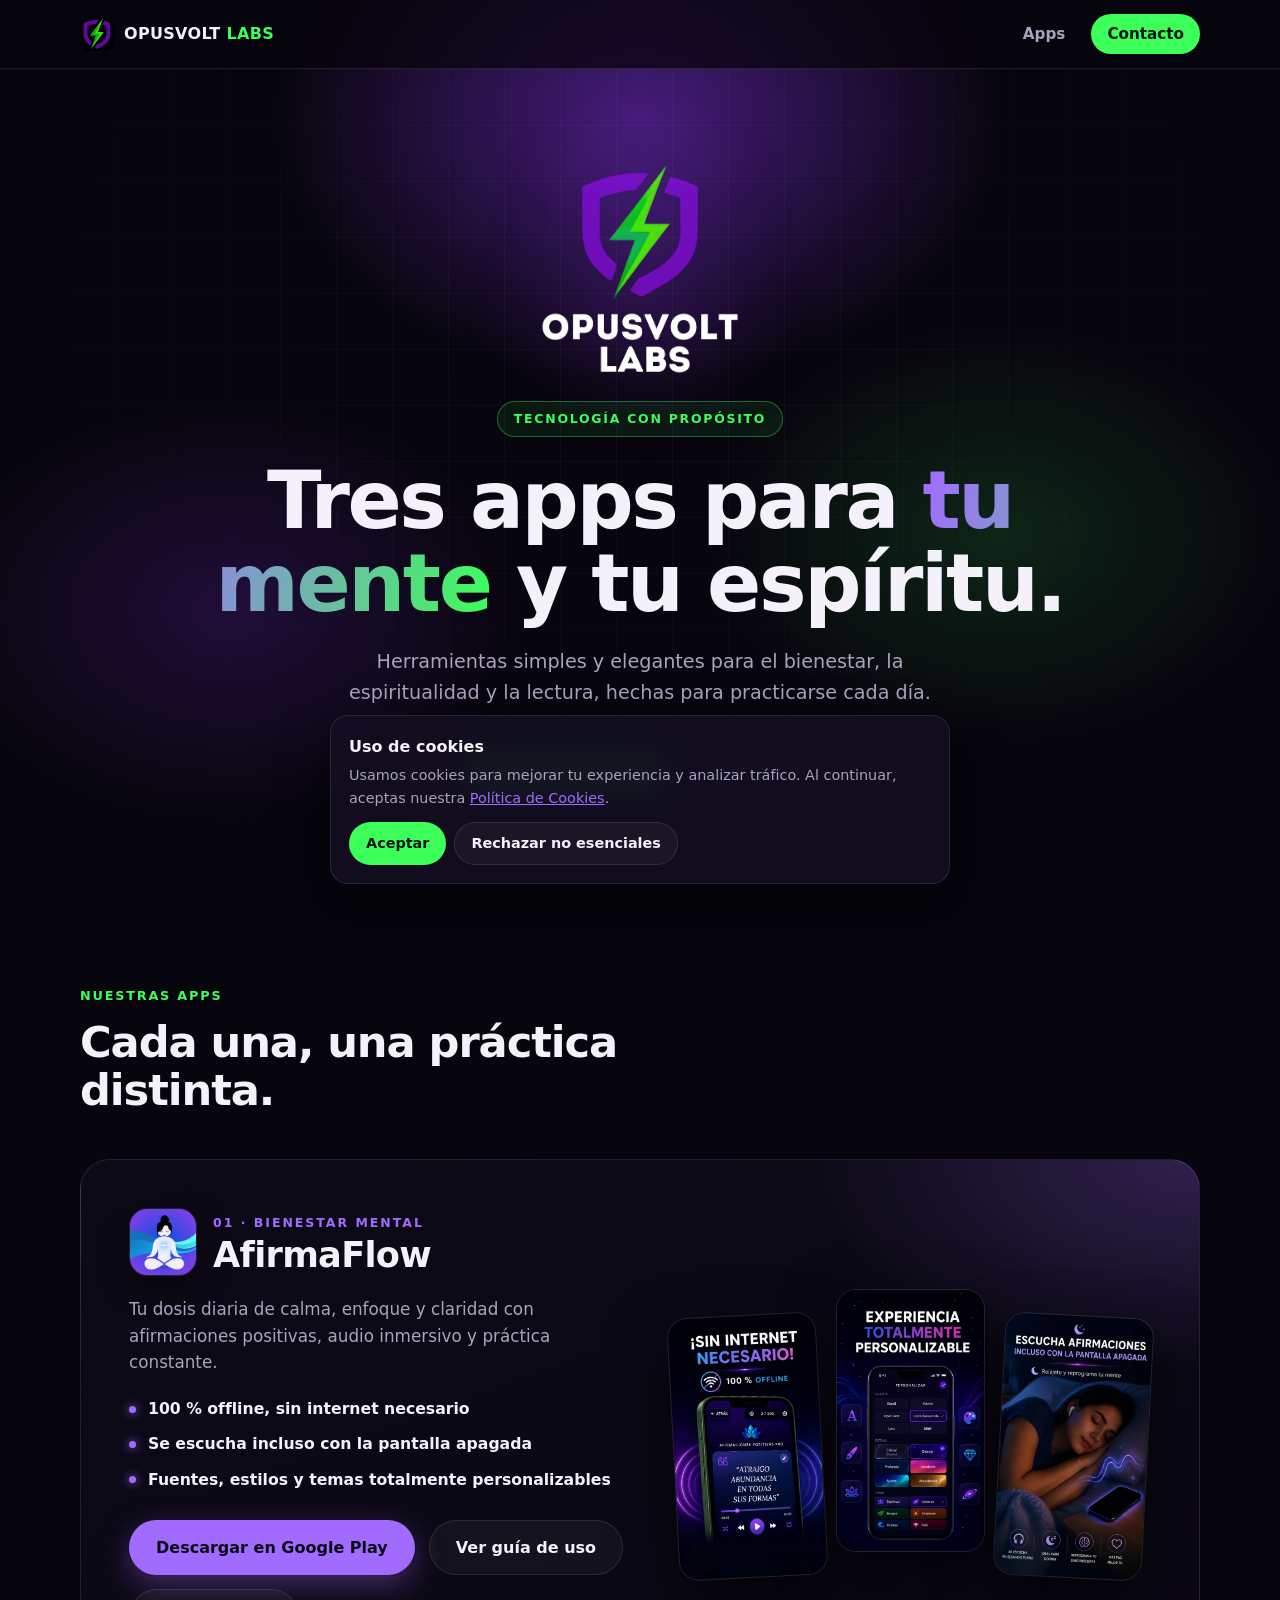
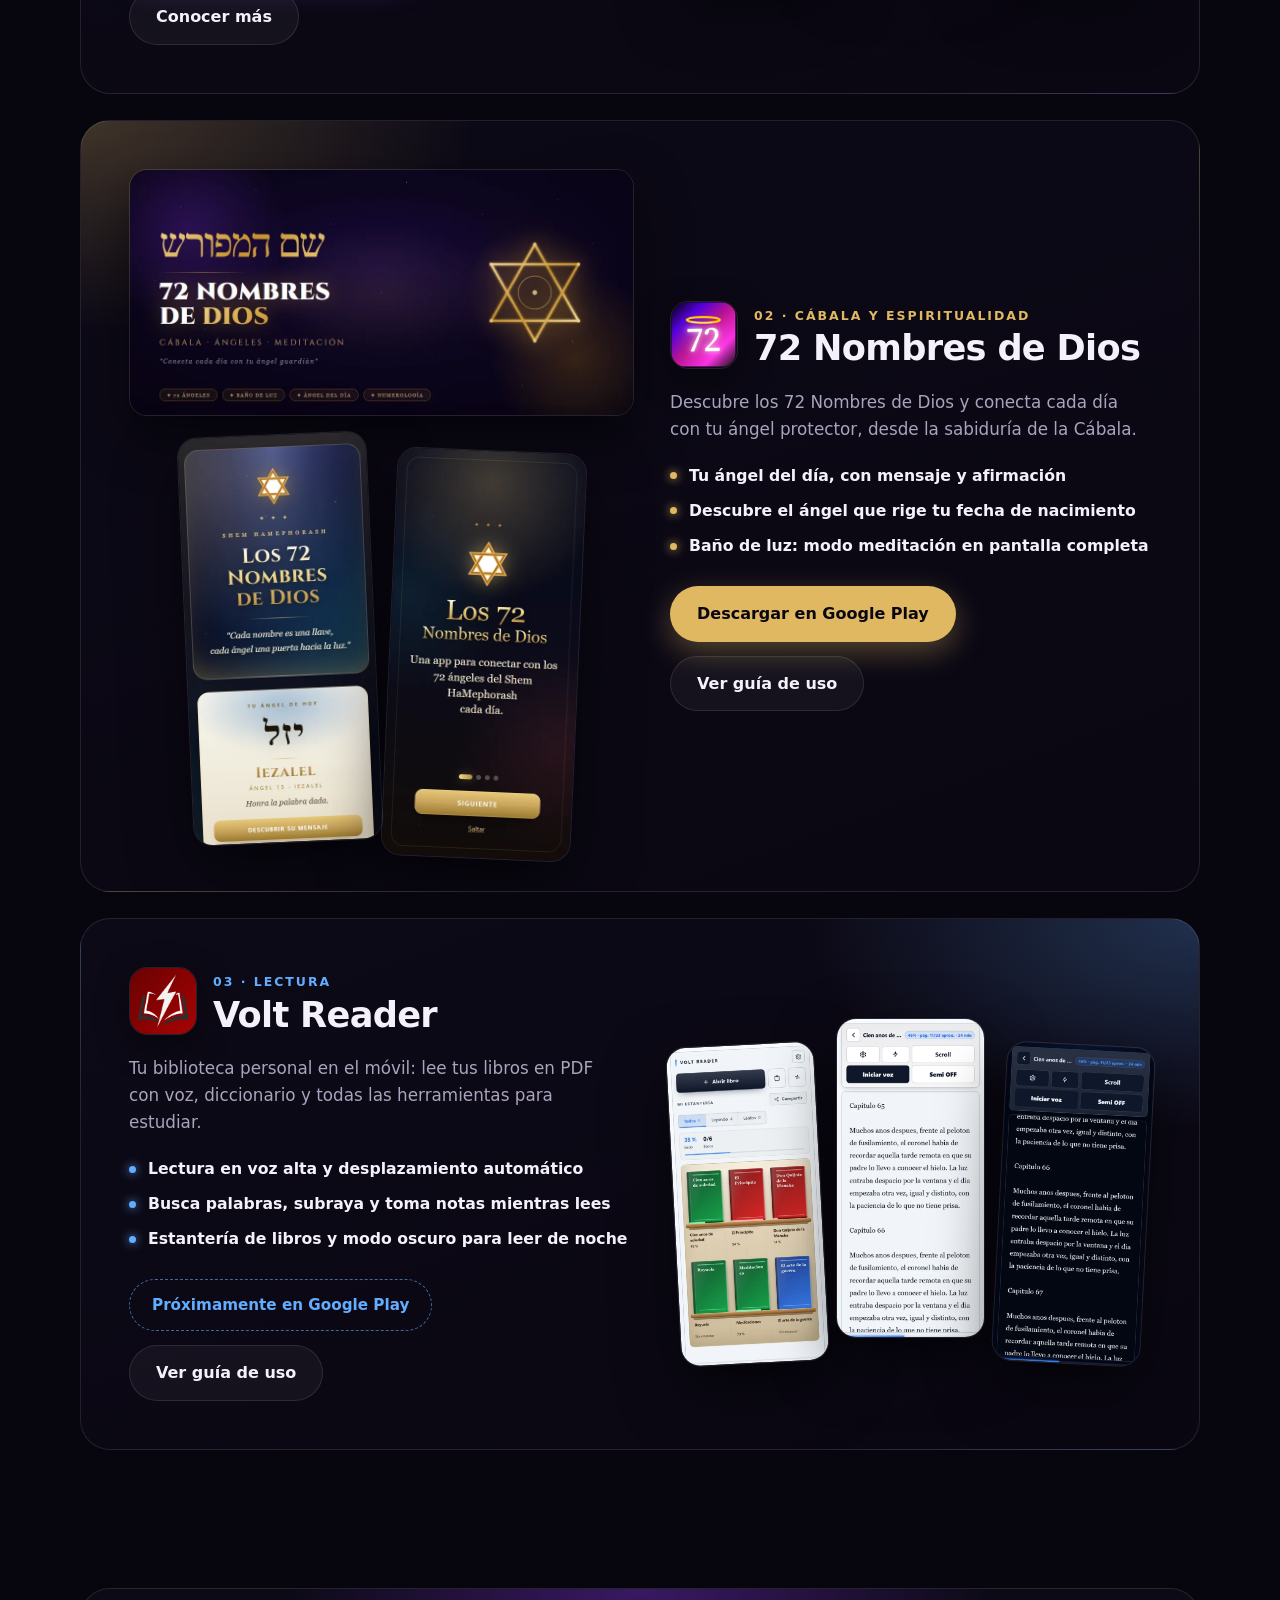
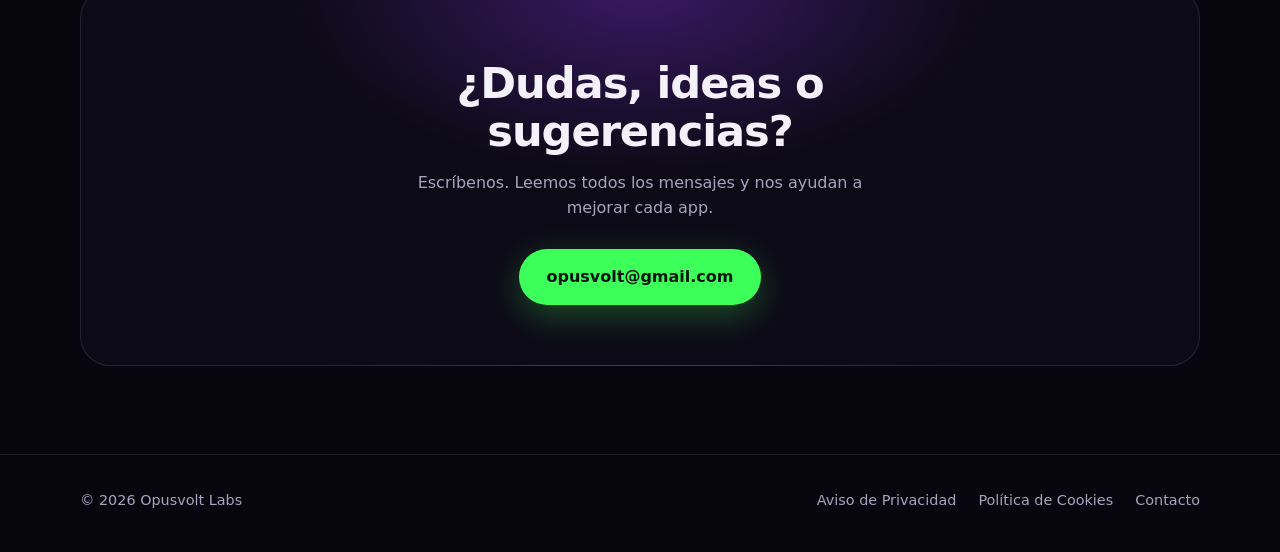
==== index.html @ 520eb3ac "Renovar sitio: portada con 3 apps, guias de uso y nuevo diseno oscuro - Portada nueva con los colore" ====
<!DOCTYPE html>
<html lang="es">
<head>
  <meta charset="UTF-8" />
  <meta name="viewport" content="width=device-width, initial-scale=1.0" />
  <title>Opusvolt Labs | AfirmaFlow, 72 Nombres de Dios y Volt Reader</title>
  <meta name="description" content="Opusvolt Labs: AfirmaFlow, 72 Nombres de Dios y Volt Reader. Apps simples y elegantes para el bienestar, la espiritualidad y la lectura." />
  <meta name="theme-color" content="#07050d" />
  <link rel="canonical" href="https://www.opusvoltlabs.com/" />
  <link rel="icon" type="image/png" href="/favicon.png" />
  <link rel="apple-touch-icon" href="/apple-touch-icon.png" />

  <meta property="og:type" content="website" />
  <meta property="og:site_name" content="Opusvolt Labs" />
  <meta property="og:title" content="Opusvolt Labs | AfirmaFlow, 72 Nombres de Dios y Volt Reader" />
  <meta property="og:description" content="AfirmaFlow, 72 Nombres de Dios y Volt Reader: apps para el bienestar, la espiritualidad y la lectura." />
  <meta property="og:url" content="https://www.opusvoltlabs.com/" />
  <meta property="og:image" content="https://www.opusvoltlabs.com/OPUS%203.png" />
  <meta name="twitter:card" content="summary_large_image" />

  <script type="application/ld+json">
  {
    "@context": "https://schema.org",
    "@type": "Organization",
    "name": "Opusvolt Labs",
    "url": "https://www.opusvoltlabs.com/",
    "logo": "https://www.opusvoltlabs.com/logo.png",
    "email": "opusvolt@gmail.com",
    "description": "Tecnología enfocada en el desarrollo mental, emocional y humano."
  }
  </script>

  <link rel="stylesheet" href="/site.css?v=3" />
</head>
<body>
  <nav class="nav" aria-label="Principal">
    <div class="container nav-inner">
      <a href="#inicio" class="brand" aria-label="Opusvolt Labs, inicio">
        <img src="/favicon.png" alt="" width="34" height="34" />
        <span>OPUSVOLT <b>LABS</b></span>
      </a>
      <div class="nav-links">
        <a href="#apps">Apps</a>
        <a href="#contacto" class="nav-cta">Contacto</a>
      </div>
    </div>
  </nav>

  <main id="inicio">
    <header class="hero">
      <div class="container">
        <img class="hero-logo" src="/logo.png" alt="Opusvolt Labs" width="220" height="232" />
        <span class="eyebrow">Tecnología con propósito</span>
        <h1>Tres apps para <em>tu mente</em> y tu espíritu.</h1>
        <p class="lead">Herramientas simples y elegantes para el bienestar, la espiritualidad y la lectura, hechas para practicarse cada día.</p>
        <div class="hero-actions">
          <a href="#apps" class="btn btn-primary">Conocer las apps</a>
          <a href="#contacto" class="btn btn-ghost">Contacto</a>
        </div>
      </div>
    </header>

    <section id="apps" aria-labelledby="apps-title">
      <div class="container">
        <div class="section-head reveal">
          <span class="kicker">Nuestras apps</span>
          <h2 id="apps-title">Cada una, una práctica distinta.</h2>
        </div>

        <article class="app reveal" id="afirmaflow">
          <div class="app-text">
            <div class="app-head">
              <img class="app-icon" src="/img/icon-afirmaflow.png" alt="Icono de AfirmaFlow" width="68" height="68" />
              <div><span class="app-num">01 · Bienestar mental</span><h3>AfirmaFlow</h3></div>
            </div>
            <p class="tagline">Tu dosis diaria de calma, enfoque y claridad con afirmaciones positivas, audio inmersivo y práctica constante.</p>
            <ul class="points">
              <li>100 % offline, sin internet necesario</li>
              <li>Se escucha incluso con la pantalla apagada</li>
              <li>Fuentes, estilos y temas totalmente personalizables</li>
            </ul>
            <div class="hero-actions">
              <a class="btn btn-play" href="https://play.google.com/store/apps/details?id=com.volt.afirmaciones" target="_blank" rel="noopener noreferrer">Descargar en Google Play</a>
              <a class="btn btn-ghost" href="/guias/afirmaflow/">Ver guía de uso</a>
              <a class="btn btn-ghost" href="/afirmaciones/">Conocer más</a>
            </div>
          </div>
          <div class="shots" aria-label="Capturas de AfirmaFlow">
            <img class="shot" src="/img/afirmaflow-1.webp" alt="Reproductor de afirmaciones, 100 % offline" width="480" height="853" loading="lazy" />
            <img class="shot" src="/img/afirmaflow-2.webp" alt="Personalización de fuentes, estilos y temas" width="480" height="853" loading="lazy" />
            <img class="shot" src="/img/afirmaflow-3.webp" alt="Afirmaciones con la pantalla apagada" width="480" height="853" loading="lazy" />
          </div>
        </article>

        <article class="app gold flip reveal" id="72-nombres">
          <div class="app-text">
            <div class="app-head">
              <img class="app-icon" src="/img/icon-72.png?v=2" alt="Icono de 72 Nombres de Dios" width="68" height="68" />
              <div><span class="app-num">02 · Cábala y espiritualidad</span><h3>72 Nombres de Dios</h3></div>
            </div>
            <p class="tagline">Descubre los 72 Nombres de Dios y conecta cada día con tu ángel protector, desde la sabiduría de la Cábala.</p>
            <ul class="points">
              <li>Tu ángel del día, con mensaje y afirmación</li>
              <li>Descubre el ángel que rige tu fecha de nacimiento</li>
              <li>Baño de luz: modo meditación en pantalla completa</li>
            </ul>
            <div class="hero-actions">
              <a class="btn btn-play" href="https://play.google.com/store/apps/details?id=com.volt.angeles72" target="_blank" rel="noopener noreferrer">Descargar en Google Play</a>
              <a class="btn btn-ghost" href="/guias/72-nombres-de-dios/">Ver guía de uso</a>
            </div>
          </div>
          <div>
            <img class="feature-img" src="/img/feature-72.webp" alt="Los 72 Nombres de Dios: cada nombre es una llave" width="1024" height="500" loading="lazy" />
            <div class="shots duo" aria-label="Capturas de 72 Nombres de Dios">
              <img class="shot" src="/img/72-1.webp" alt="Pantalla de inicio con el ángel del día" width="390" height="844" loading="lazy" />
              <img class="shot" src="/img/72-2.webp" alt="Introducción a los 72 Nombres de Dios" width="390" height="844" loading="lazy" />
            </div>
          </div>
        </article>

        <article class="app blue reveal" id="volt-reader">
          <div class="app-text">
            <div class="app-head">
              <img class="app-icon" src="/img/icon-voltreader.png" alt="Icono de Volt Reader" width="68" height="68" />
              <div><span class="app-num">03 · Lectura</span><h3>Volt Reader</h3></div>
            </div>
            <p class="tagline">Tu biblioteca personal en el móvil: lee tus libros en PDF con voz, diccionario y todas las herramientas para estudiar.</p>
            <ul class="points">
              <li>Lectura en voz alta y desplazamiento automático</li>
              <li>Busca palabras, subraya y toma notas mientras lees</li>
              <li>Estantería de libros y modo oscuro para leer de noche</li>
            </ul>
            <div class="hero-actions">
              <!-- Cuando Volt Reader esté publicada, cambia este span por:
                   <a class="btn btn-play" href="https://play.google.com/store/apps/details?id=com.voltpdf.app" target="_blank" rel="noopener noreferrer">Descargar en Google Play</a> -->
              <span class="badge-soon">Próximamente en Google Play</span>
              <a class="btn btn-ghost" href="/guias/volt-reader/">Ver guía de uso</a>
            </div>
          </div>
          <div class="shots" aria-label="Capturas de Volt Reader">
            <img class="shot" src="/img/voltreader-1.webp" alt="Estantería con tus libros" width="480" height="1038" loading="lazy" />
            <img class="shot" src="/img/voltreader-2.webp" alt="Lectura con controles de voz" width="480" height="1038" loading="lazy" />
            <img class="shot" src="/img/voltreader-3.webp" alt="Modo oscuro" width="480" height="1038" loading="lazy" />
          </div>
        </article>

      </div>
    </section>

    <section id="contacto" aria-labelledby="contacto-title" style="padding-top:24px">
      <div class="container">
        <div class="cta reveal">
          <h2 id="contacto-title">¿Dudas, ideas o sugerencias?</h2>
          <p>Escríbenos. Leemos todos los mensajes y nos ayudan a mejorar cada app.</p>
          <div class="hero-actions">
            <a class="btn btn-primary" href="mailto:opusvolt@gmail.com">opusvolt@gmail.com</a>
          </div>
        </div>
      </div>
    </section>
  </main>

  <footer>
    <div class="container foot">
      <div>© 2026 Opusvolt Labs</div>
      <div class="legal-links">
        <a href="/aviso-privacidad.html">Aviso de Privacidad</a>
        <a href="/politica-cookies.html">Política de Cookies</a>
        <a href="mailto:opusvolt@gmail.com">Contacto</a>
      </div>
    </div>
  </footer>

  <aside class="cookie-banner" id="cookieBanner" aria-label="Aviso de cookies">
    <p class="cookie-title">Uso de cookies</p>
    <p class="cookie-text">Usamos cookies para mejorar tu experiencia y analizar tráfico. Al continuar, aceptas nuestra <a href="/politica-cookies.html">Política de Cookies</a>.</p>
    <div class="cookie-actions">
      <button class="cookie-btn accept" id="acceptCookies">Aceptar</button>
      <button class="cookie-btn" id="rejectCookies">Rechazar no esenciales</button>
    </div>
  </aside>

  <script>
    (function () {
      var key = "opusvolt_cookie_choice";
      var banner = document.getElementById("cookieBanner");
      var accept = document.getElementById("acceptCookies");
      var reject = document.getElementById("rejectCookies");
      var saved = null;
      try { saved = localStorage.getItem(key); } catch (e) {}
      function save(v) {
        try { localStorage.setItem(key, v); } catch (e) {}
        banner.classList.remove("show");
      }
      if (banner && accept && reject) {
        if (!saved) banner.classList.add("show");
        accept.addEventListener("click", function () { save("accepted"); });
        reject.addEventListener("click", function () { save("rejected"); });
      }

      var items = document.querySelectorAll(".reveal");
      if (!("IntersectionObserver" in window)) {
        items.forEach(function (el) { el.classList.add("in"); });
        return;
      }
      var io = new IntersectionObserver(function (entries) {
        entries.forEach(function (e) {
          if (e.isIntersecting) { e.target.classList.add("in"); io.unobserve(e.target); }
        });
      }, { threshold: 0.12 });
      items.forEach(function (el) { io.observe(el); });
    })();
  </script>
</body>
</html>
---- site.css ----
:root {
  --bg: #07050d;
  --bg-2: #0d0a17;
  --surface: rgba(255, 255, 255, 0.045);
  --surface-2: rgba(255, 255, 255, 0.075);
  --line: rgba(255, 255, 255, 0.1);
  --text: #f4f1fb;
  --muted: #a9a3bd;
  --purple: #7b2fd6;
  --purple-2: #a26bff;
  --green: #3dff5a;
  --green-2: #22c93f;
  --radius: 22px;
}

* { box-sizing: border-box; }
html { scroll-behavior: smooth; scroll-padding-top: 84px; }

body {
  margin: 0;
  background: var(--bg);
  color: var(--text);
  font-family: "Segoe UI", system-ui, -apple-system, "Helvetica Neue", Arial, sans-serif;
  line-height: 1.6;
  -webkit-font-smoothing: antialiased;
  overflow-x: hidden;
}

a { color: inherit; }
img { max-width: 100%; display: block; }

.container { width: min(1120px, calc(100% - 40px)); margin-inline: auto; }

/* ---------- Nav ---------- */
.nav {
  position: sticky;
  top: 0;
  z-index: 50;
  background: rgba(7, 5, 13, 0.72);
  backdrop-filter: blur(14px);
  -webkit-backdrop-filter: blur(14px);
  border-bottom: 1px solid var(--line);
}
.nav-inner {
  display: flex;
  align-items: center;
  justify-content: space-between;
  height: 68px;
}
.brand {
  display: flex;
  align-items: center;
  gap: 10px;
  text-decoration: none;
  font-weight: 800;
  letter-spacing: 0.02em;
}
.brand img { width: 34px; height: 34px; border-radius: 9px; }
.brand span b { color: var(--green); font-weight: 800; }
.nav-links { display: flex; align-items: center; gap: 26px; }
.nav-links a {
  text-decoration: none;
  color: var(--muted);
  font-size: 0.95rem;
  font-weight: 600;
  transition: color .2s ease;
}
.nav-links a:hover { color: var(--text); }
.nav-links .nav-cta {
  color: #04140a;
  background: var(--green);
  padding: 8px 16px;
  border-radius: 999px;
  font-weight: 800;
}
.nav-links .nav-cta:hover { color: #04140a; filter: brightness(1.08); }

/* ---------- Buttons ---------- */
.btn {
  display: inline-flex;
  align-items: center;
  gap: 8px;
  padding: 14px 26px;
  border-radius: 999px;
  border: 1px solid transparent;
  text-decoration: none;
  font-weight: 800;
  font-size: 1rem;
  transition: transform .2s ease, box-shadow .2s ease, background .2s ease;
}
.btn:hover { transform: translateY(-2px); }
.btn-primary {
  background: var(--green);
  color: #04140a;
  box-shadow: 0 10px 34px rgba(61, 255, 90, 0.28);
}
.btn-primary:hover { box-shadow: 0 14px 40px rgba(61, 255, 90, 0.42); }
.btn-ghost {
  background: var(--surface);
  border-color: var(--line);
  color: var(--text);
}
.btn-ghost:hover { background: var(--surface-2); }

/* ---------- Hero ---------- */
.hero {
  position: relative;
  text-align: center;
  padding: 84px 0 96px;
  isolation: isolate;
}
.hero::before {
  content: "";
  position: absolute;
  inset: -120px 0 0;
  z-index: -1;
  background:
    radial-gradient(520px 380px at 50% 18%, rgba(123, 47, 214, 0.55), transparent 70%),
    radial-gradient(420px 300px at 78% 62%, rgba(61, 255, 90, 0.13), transparent 70%),
    radial-gradient(420px 300px at 18% 70%, rgba(123, 47, 214, 0.22), transparent 70%);
}
.hero::after {
  content: "";
  position: absolute;
  inset: 0;
  z-index: -1;
  background-image:
    linear-gradient(var(--line) 1px, transparent 1px),
    linear-gradient(90deg, var(--line) 1px, transparent 1px);
  background-size: 56px 56px;
  opacity: 0.35;
  -webkit-mask-image: radial-gradient(ellipse at 50% 30%, #000 10%, transparent 68%);
  mask-image: radial-gradient(ellipse at 50% 30%, #000 10%, transparent 68%);
}
.hero-logo {
  width: clamp(150px, 22vw, 220px);
  margin: 0 auto 8px;
  animation: pulse 5s ease-in-out infinite;
  filter: drop-shadow(0 0 40px rgba(123, 47, 214, 0.55));
}
.eyebrow {
  display: inline-block;
  margin-top: 8px;
  padding: 7px 16px;
  border-radius: 999px;
  border: 1px solid rgba(61, 255, 90, 0.35);
  background: rgba(61, 255, 90, 0.08);
  color: var(--green);
  font-size: 0.78rem;
  font-weight: 800;
  letter-spacing: 0.14em;
  text-transform: uppercase;
}
h1 {
  margin: 22px auto 0;
  max-width: 18ch;
  font-size: clamp(2.5rem, 7.2vw, 5rem);
  line-height: 1.04;
  font-weight: 800;
  letter-spacing: -0.03em;
}
h1 em {
  font-style: normal;
  background: linear-gradient(100deg, var(--purple-2), var(--green));
  -webkit-background-clip: text;
  background-clip: text;
  color: transparent;
}
.lead {
  margin: 22px auto 0;
  max-width: 620px;
  color: var(--muted);
  font-size: clamp(1.02rem, 2vw, 1.2rem);
}
.hero-actions {
  margin-top: 34px;
  display: flex;
  gap: 14px;
  justify-content: center;
  flex-wrap: wrap;
}

/* ---------- Sections ---------- */
section { padding: 88px 0; }
.section-head { max-width: 640px; margin-bottom: 44px; }
.kicker {
  color: var(--green);
  font-size: 0.8rem;
  font-weight: 800;
  letter-spacing: 0.14em;
  text-transform: uppercase;
}
h2 {
  margin: 10px 0 0;
  font-size: clamp(1.8rem, 4.2vw, 2.7rem);
  line-height: 1.12;
  letter-spacing: -0.025em;
}
.section-head p { margin: 14px 0 0; color: var(--muted); font-size: 1.05rem; }

/* ---------- App showcases ---------- */
.app {
  --accent: var(--purple-2);
  position: relative;
  display: grid;
  gap: 36px;
  align-items: center;
  padding: 32px;
  margin-bottom: 26px;
  border-radius: 30px;
  border: 1px solid var(--line);
  background:
    radial-gradient(560px 300px at var(--glow-x, 100%) 0%, color-mix(in srgb, var(--accent) 24%, transparent), transparent 70%),
    linear-gradient(160deg, var(--bg-2), #0a0713);
  overflow: hidden;
}
.app.gold { --accent: #e0b862; }
.app.blue { --accent: #62adff; }
.app-head { display: flex; align-items: center; gap: 16px; }
.app-icon {
  flex: none;
  width: 68px; height: 68px;
  border-radius: 18px;
  border: 1px solid var(--line);
  box-shadow: 0 10px 30px rgba(0, 0, 0, 0.5);
}
.app-num { color: var(--accent); font-size: 0.78rem; font-weight: 800; letter-spacing: 0.16em; text-transform: uppercase; }
.app h3 { margin: 2px 0 0; font-size: clamp(1.6rem, 3.4vw, 2.2rem); line-height: 1.1; letter-spacing: -0.02em; }
.app .tagline { margin: 20px 0 0; color: var(--muted); font-size: 1.05rem; max-width: 46ch; }
.points { list-style: none; margin: 20px 0 0; padding: 0; display: grid; gap: 10px; }
.points li { display: flex; gap: 12px; font-weight: 600; font-size: 0.98rem; }
.points li::before { content: ""; flex: none; width: 7px; height: 7px; margin-top: 0.62em; border-radius: 50%; background: var(--accent); box-shadow: 0 0 10px var(--accent); }
.app .hero-actions { justify-content: flex-start; margin-top: 28px; }
.btn-play { background: var(--accent); color: #0a0713; box-shadow: 0 10px 30px color-mix(in srgb, var(--accent) 35%, transparent); }
.btn-play:hover { box-shadow: 0 14px 38px color-mix(in srgb, var(--accent) 50%, transparent); }
.badge-soon {
  display: inline-flex; align-items: center; gap: 8px;
  padding: 13px 22px; border-radius: 999px;
  border: 1px dashed color-mix(in srgb, var(--accent) 60%, transparent);
  color: var(--accent); font-weight: 800; font-size: 0.95rem;
}

.shots { display: flex; justify-content: center; gap: 14px; }
.shot {
  width: 31%;
  max-width: 172px;
  height: auto;
  border-radius: 20px;
  border: 1px solid var(--line);
  box-shadow: 0 24px 60px rgba(0, 0, 0, 0.6);
  transition: transform .35s ease;
}
.shot:nth-child(1) { transform: translateY(20px) rotate(-3deg); }
.shot:nth-child(3) { transform: translateY(20px) rotate(3deg); }
.shot:nth-child(2) { transform: translateY(-6px); }
.shots:hover .shot { transform: translateY(0) rotate(0); }
.feature-img { width: 100%; height: auto; border-radius: 18px; border: 1px solid var(--line); box-shadow: 0 20px 50px rgba(0,0,0,.55); margin-bottom: 18px; }
.shots.duo .shot { width: 38%; max-width: 190px; }
.shots.duo .shot:nth-child(1) { transform: rotate(-2.5deg); }
.shots.duo .shot:nth-child(2) { transform: translateY(16px) rotate(2.5deg); }
.shots.duo:hover .shot { transform: none; }

.strip {
  margin-top: 10px;
  padding: 22px 26px;
  border-radius: var(--radius);
  border: 1px solid var(--line);
  background: var(--surface);
  display: flex; align-items: center; gap: 16px;
  color: var(--muted);
}
.strip strong { color: var(--text); }
.strip-ico { flex: none; width: 44px; height: 44px; display: grid; place-items: center; border-radius: 13px; background: var(--surface-2); font-size: 1.3rem; }

/* ---------- Contact ---------- */
.cta {
  text-align: center;
  padding: 60px 24px;
  border-radius: 30px;
  border: 1px solid var(--line);
  background:
    radial-gradient(500px 260px at 50% 0%, rgba(123, 47, 214, 0.4), transparent 70%),
    var(--bg-2);
}
.cta h2 { max-width: 20ch; margin-inline: auto; }
.cta p { margin: 14px auto 0; max-width: 46ch; color: var(--muted); }
.cta .hero-actions { margin-top: 28px; }

/* ---------- Footer ---------- */
footer { padding: 34px 0 40px; border-top: 1px solid var(--line); color: var(--muted); font-size: 0.9rem; }
.foot { display: flex; flex-wrap: wrap; gap: 14px 30px; align-items: center; justify-content: space-between; }
.legal-links { display: flex; flex-wrap: wrap; gap: 8px 22px; }
.legal-links a { text-decoration: none; }
.legal-links a:hover { color: var(--text); text-decoration: underline; }

/* ---------- Cookie banner ---------- */
.cookie-banner {
  position: fixed;
  left: 16px; right: 16px; bottom: 16px;
  z-index: 60;
  max-width: 620px;
  margin-inline: auto;
  padding: 18px;
  border-radius: 18px;
  border: 1px solid var(--line);
  background: rgba(18, 13, 32, 0.96);
  backdrop-filter: blur(12px);
  -webkit-backdrop-filter: blur(12px);
  box-shadow: 0 20px 50px rgba(0, 0, 0, 0.6);
  display: none;
}
.cookie-banner.show { display: block; animation: rise .35s ease both; }
.cookie-title { margin: 0 0 4px; font-weight: 800; }
.cookie-text { margin: 0; color: var(--muted); font-size: 0.9rem; }
.cookie-text a { color: var(--purple-2); }
.cookie-actions { margin-top: 12px; display: flex; gap: 8px; flex-wrap: wrap; }
.cookie-btn {
  border: 1px solid var(--line);
  border-radius: 999px;
  padding: 9px 16px;
  background: var(--surface);
  color: var(--text);
  font: inherit;
  font-weight: 700;
  font-size: 0.9rem;
  cursor: pointer;
}
.cookie-btn.accept { background: var(--green); border-color: transparent; color: #04140a; }

/* ---------- Motion ---------- */
.reveal { opacity: 0; transform: translateY(18px); transition: opacity .7s ease, transform .7s ease; }
.reveal.in { opacity: 1; transform: none; }
@keyframes rise { from { opacity: 0; transform: translateY(12px); } to { opacity: 1; transform: none; } }
@keyframes pulse { 0%, 100% { transform: scale(1); } 50% { transform: scale(1.035); } }

:focus-visible { outline: 2px solid var(--green); outline-offset: 3px; border-radius: 6px; }

@media (min-width: 860px) {
  .app { grid-template-columns: 1.05fr 1fr; padding: 48px; }
  .app.flip { --glow-x: 0%; }
  .app.flip .app-text { order: 2; }
}
@media (max-width: 640px) {
  .nav-links a:not(.nav-cta) { display: none; }
  .hero { padding: 56px 0 72px; }
  section { padding: 64px 0; }
  .app { padding: 26px; }
}
@media (prefers-reduced-motion: reduce) {
  *, *::before, *::after { animation: none !important; transition: none !important; }
  .reveal { opacity: 1; transform: none; }
  html { scroll-behavior: auto; }
}

/* ---------- Guides ---------- */
body { --accent: var(--purple-2); }
body.gold { --accent: #e0b862; }
body.blue { --accent: #62adff; }
.g-hero { padding: 64px 0 36px; position: relative; isolation: isolate; }
.g-hero::before {
  content: ""; position: absolute; inset: -80px 0 0; z-index: -1;
  background: radial-gradient(520px 320px at 20% 0%, color-mix(in srgb, var(--accent) 28%, transparent), transparent 70%);
}
.crumbs { color: var(--muted); font-size: 0.9rem; margin-bottom: 26px; }
.crumbs a { text-decoration: none; }
.crumbs a:hover { color: var(--text); text-decoration: underline; }
.g-title { display: flex; align-items: center; gap: 20px; flex-wrap: wrap; }
.g-title .app-icon { width: 84px; height: 84px; border-radius: 22px; }
.g-title h1 { margin: 4px 0 0; max-width: none; font-size: clamp(2rem, 5.4vw, 3.4rem); text-align: left; }
.g-lead { margin: 22px 0 0; max-width: 62ch; color: var(--muted); font-size: 1.12rem; }
.g-actions { margin-top: 28px; display: flex; gap: 14px; flex-wrap: wrap; }
.toc { display: flex; flex-wrap: wrap; gap: 8px; margin-top: 30px; }
.toc a { padding: 7px 14px; border-radius: 999px; border: 1px solid var(--line); background: var(--surface); font-size: 0.88rem; font-weight: 700; text-decoration: none; color: var(--muted); }
.toc a:hover { color: var(--text); border-color: color-mix(in srgb, var(--accent) 60%, transparent); }

.g-sec { padding: 44px 0; }
.g-sec h2 { font-size: clamp(1.5rem, 3.4vw, 2.1rem); }
.g-sec > .container > p.sub { color: var(--muted); margin: 10px 0 0; max-width: 60ch; }

.steps { list-style: none; counter-reset: st; margin: 28px 0 0; padding: 0; display: grid; gap: 14px; }
.steps li {
  counter-increment: st; position: relative;
  padding: 22px 24px 22px 76px; border-radius: var(--radius);
  border: 1px solid var(--line); background: var(--surface);
}
.steps li::before {
  content: counter(st); position: absolute; left: 22px; top: 20px;
  width: 38px; height: 38px; border-radius: 12px; display: grid; place-items: center;
  background: var(--accent); color: #0a0713; font-weight: 800;
}
.steps b { display: block; font-size: 1.05rem; margin-bottom: 4px; }
.steps span { color: var(--muted); }

.g-cards { display: grid; gap: 14px; margin-top: 28px; }
.g-card { padding: 24px; border-radius: var(--radius); border: 1px solid var(--line); background: var(--surface); }
.g-card .ico { font-size: 1.5rem; }
.g-card h3 { margin: 10px 0 0; font-size: 1.12rem; }
.g-card p { margin: 8px 0 0; color: var(--muted); font-size: 0.97rem; }

.tip {
  margin-top: 26px; padding: 20px 24px; border-radius: var(--radius);
  border: 1px solid color-mix(in srgb, var(--accent) 45%, transparent);
  background: color-mix(in srgb, var(--accent) 9%, transparent);
}
.tip b { color: var(--accent); }
.tip p { margin: 6px 0 0; color: var(--text); }

.faq { margin-top: 24px; display: grid; gap: 10px; }
.faq details { border: 1px solid var(--line); border-radius: 16px; background: var(--surface); padding: 4px 20px; }
.faq summary { cursor: pointer; font-weight: 700; padding: 14px 0; list-style: none; display: flex; justify-content: space-between; gap: 12px; }
.faq summary::-webkit-details-marker { display: none; }
.faq summary::after { content: "+"; color: var(--accent); font-size: 1.3rem; line-height: 1; }
.faq details[open] summary::after { content: "–"; }
.faq details p { margin: 0 0 16px; color: var(--muted); }

.other { display: grid; gap: 14px; margin-top: 24px; }
.other a { display: flex; align-items: center; gap: 14px; padding: 16px 20px; border-radius: 18px; border: 1px solid var(--line); background: var(--surface); text-decoration: none; transition: border-color .2s, transform .2s; }
.other a:hover { transform: translateY(-3px); border-color: rgba(162,107,255,.5); }
.other img { width: 48px; height: 48px; border-radius: 13px; }
.other small { display: block; color: var(--muted); }

@media (min-width: 760px) {
  .g-cards { grid-template-columns: repeat(2, 1fr); }
  .other { grid-template-columns: repeat(2, 1fr); }
}
@media (min-width: 980px) { .g-cards.three { grid-template-columns: repeat(3, 1fr); } }


/* ---------- Product page ---------- */
.chips { display: flex; flex-wrap: wrap; gap: 10px; margin-top: 26px; }
.chip { padding: 11px 18px; border-radius: 999px; border: 1px solid var(--line); background: var(--surface); font-weight: 700; transition: border-color .2s, transform .2s; }
.chip:hover { transform: translateY(-2px); border-color: color-mix(in srgb, var(--accent) 60%, transparent); }
.gallery { display: grid; grid-template-columns: repeat(2, 1fr); gap: 14px; margin-top: 28px; }
.gallery img { width: 100%; height: auto; border-radius: 20px; border: 1px solid var(--line); box-shadow: 0 20px 50px rgba(0,0,0,.5); transition: transform .3s; }
.gallery img:hover { transform: translateY(-4px); }
@media (min-width: 760px) { .gallery { grid-template-columns: repeat(3, 1fr); } }
.g-hero .hero-actions { justify-content: flex-start; }
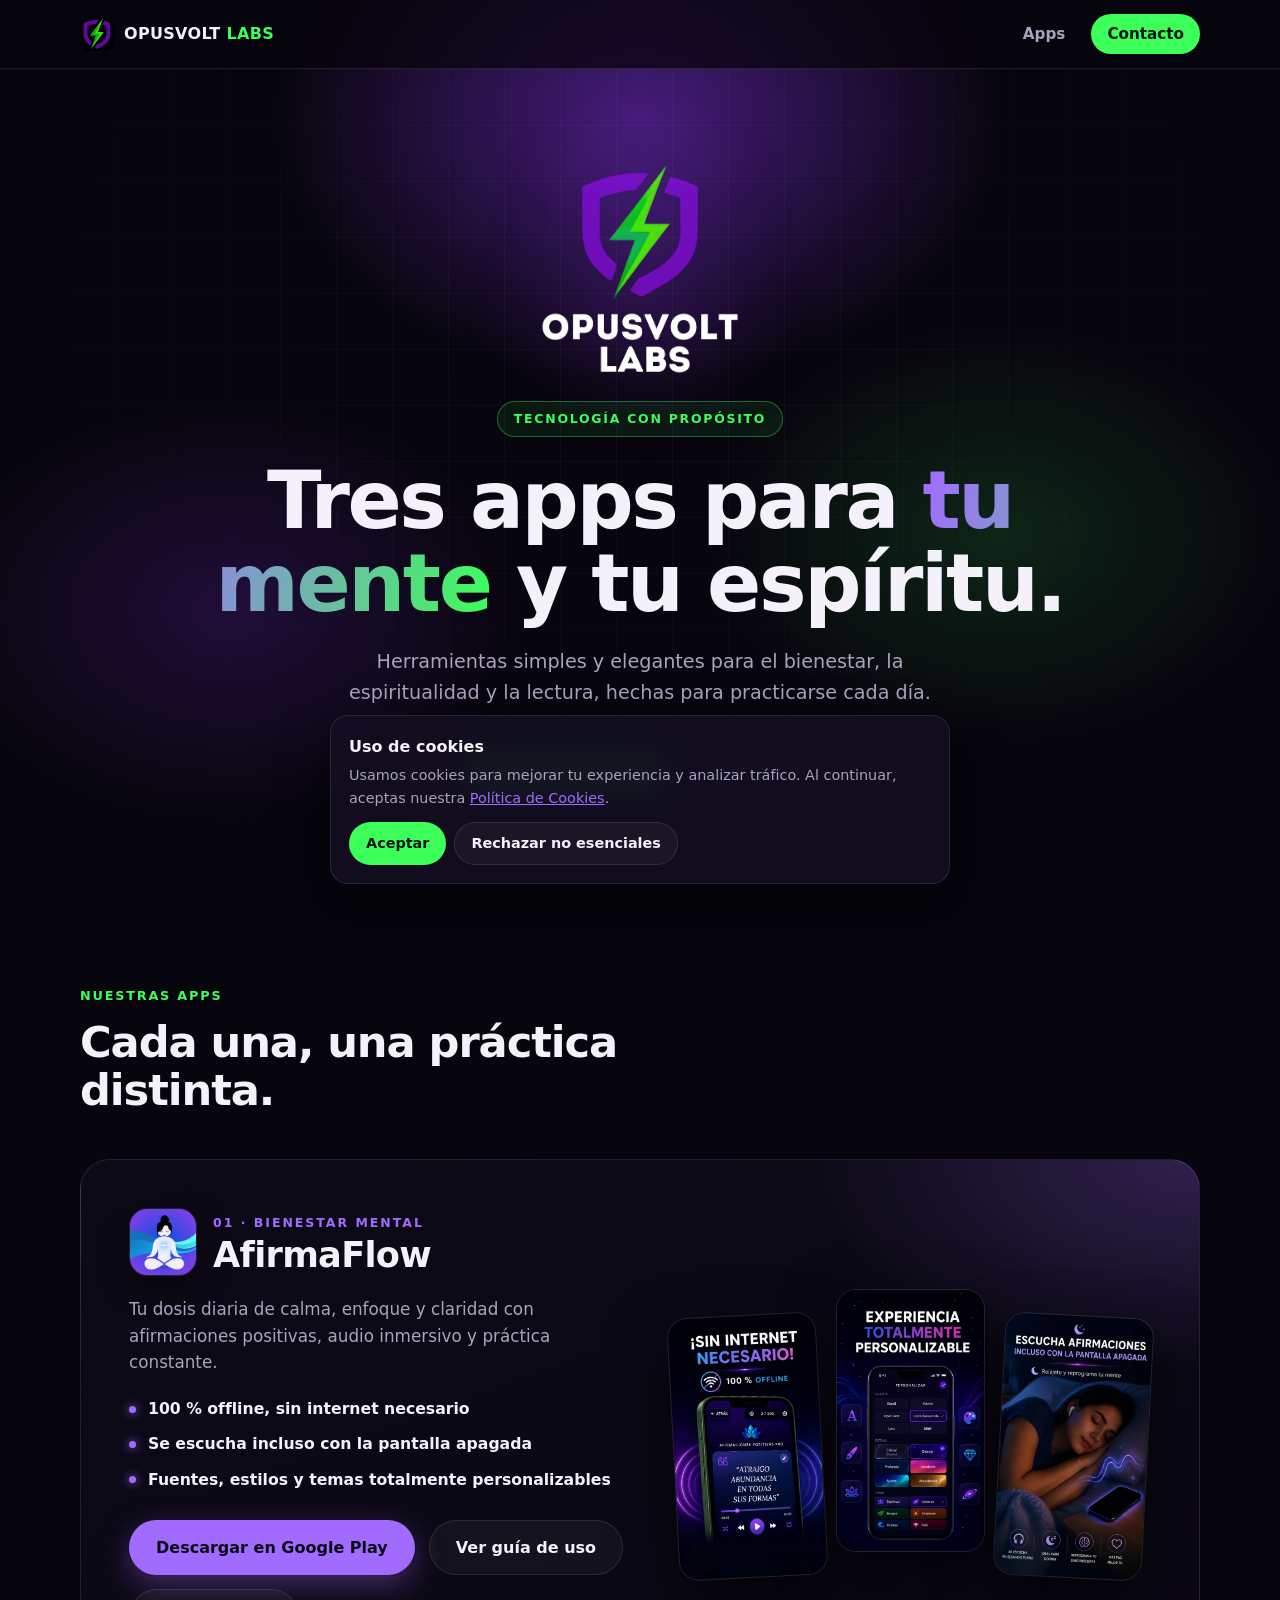
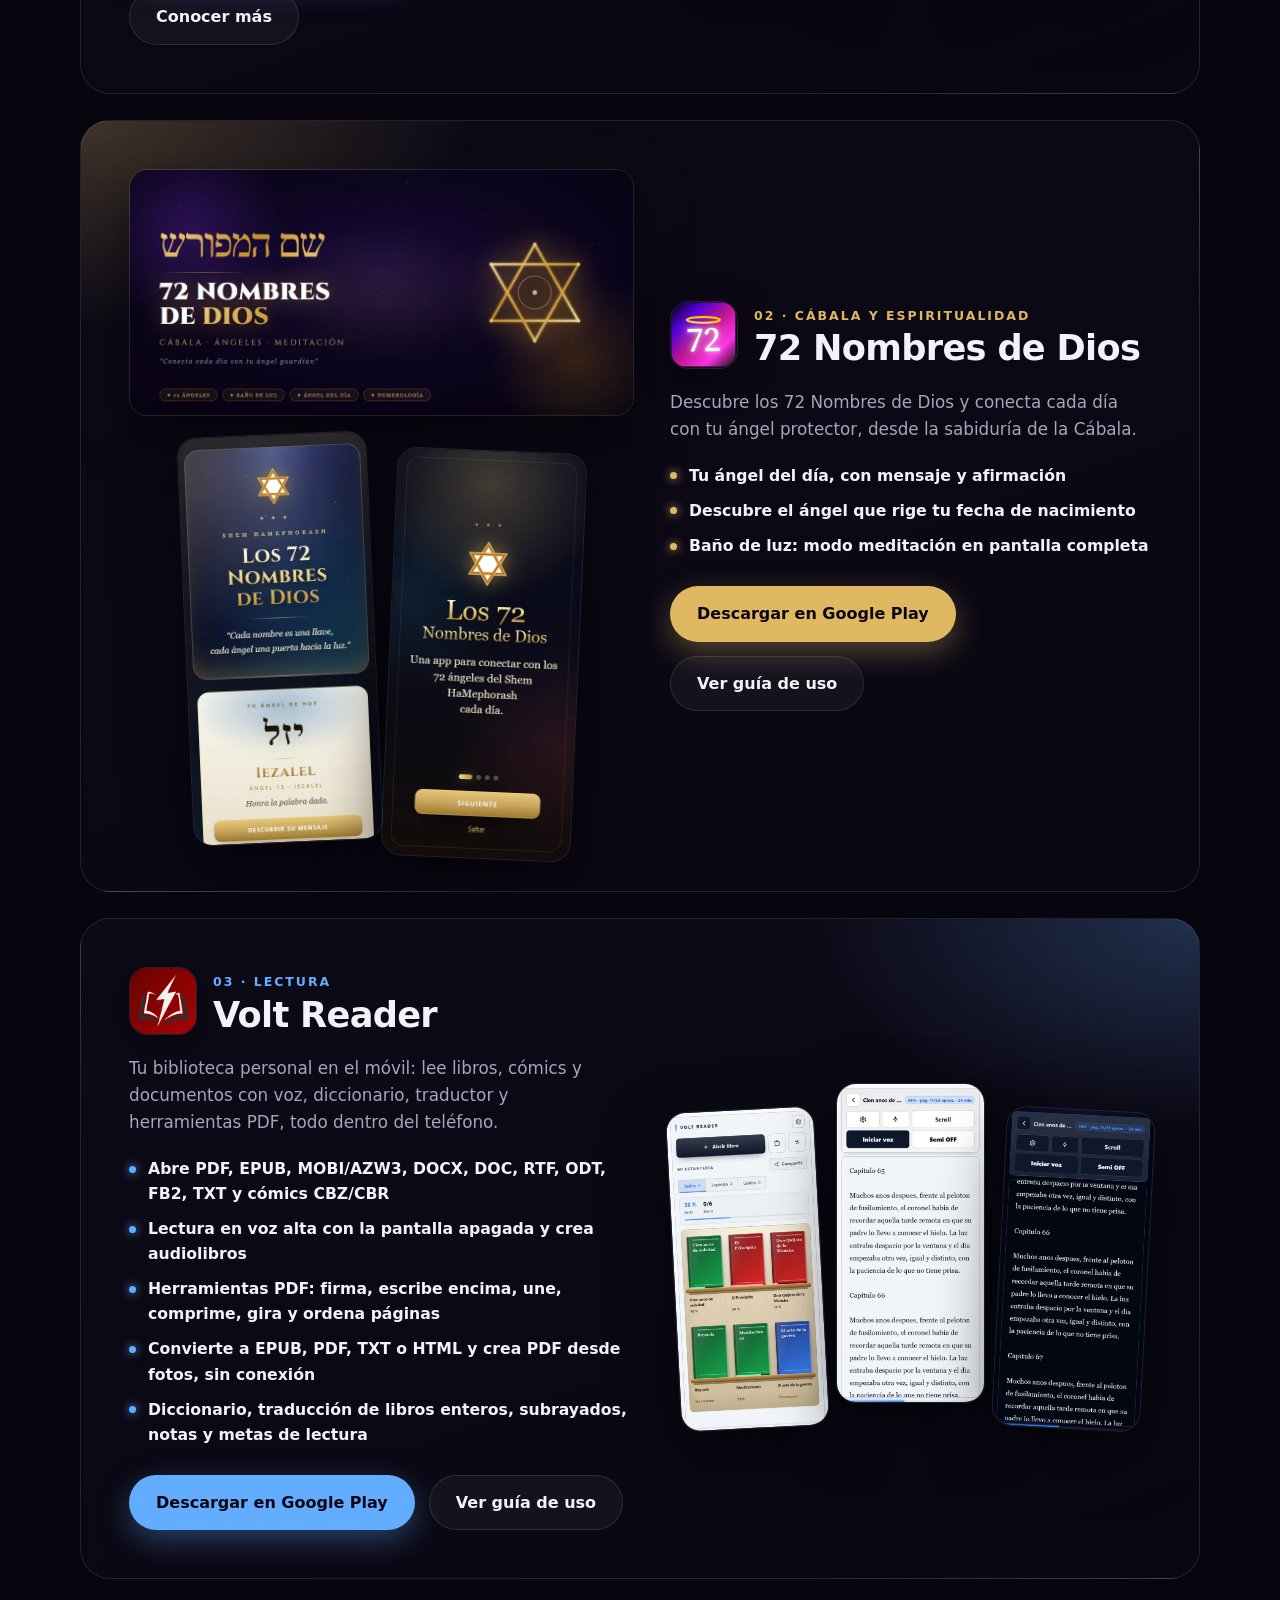
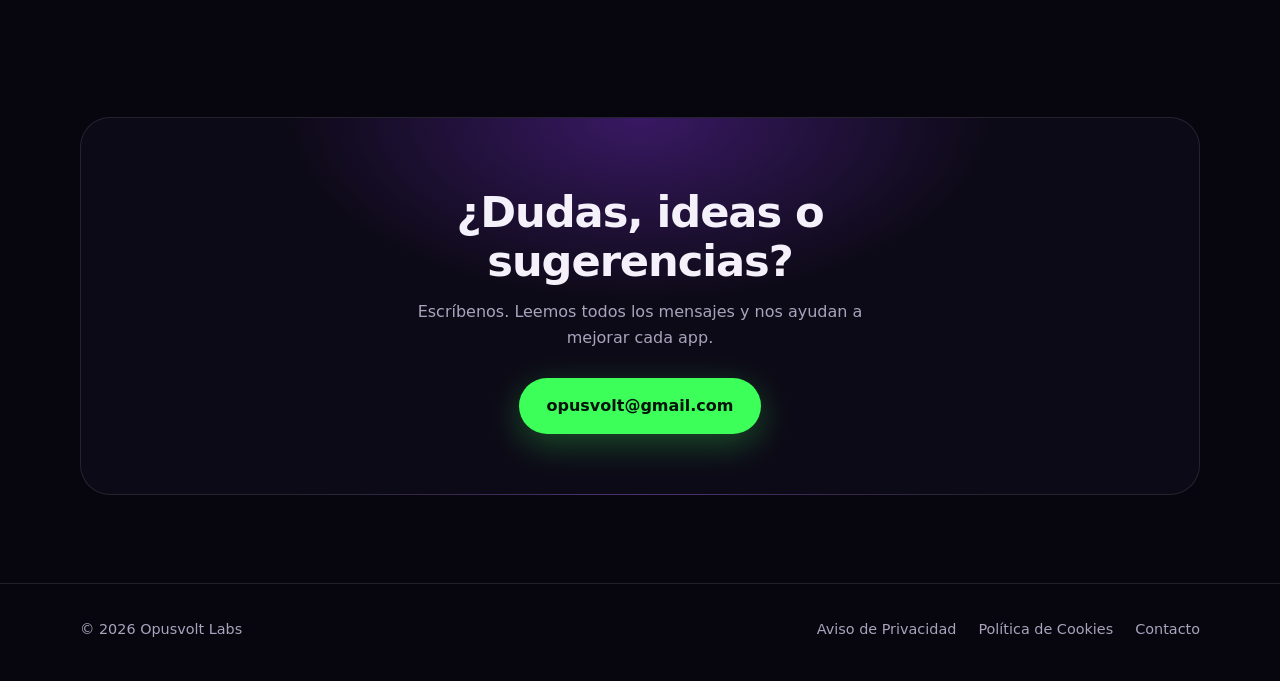
==== commit 67407207: "Volt Reader ya disponible en Google Play y nuevas funciones Quita el 'Proximamente', enlaza a la fic" ====
--- a/index.html
+++ b/index.html
@@ -124,16 +124,16 @@
               <img class="app-icon" src="/img/icon-voltreader.png" alt="Icono de Volt Reader" width="68" height="68" />
               <div><span class="app-num">03 · Lectura</span><h3>Volt Reader</h3></div>
             </div>
-            <p class="tagline">Tu biblioteca personal en el móvil: lee tus libros en PDF con voz, diccionario y todas las herramientas para estudiar.</p>
+            <p class="tagline">Tu biblioteca personal en el móvil: lee libros, cómics y documentos con voz, diccionario, traductor y herramientas PDF, todo dentro del teléfono.</p>
             <ul class="points">
-              <li>Lectura en voz alta y desplazamiento automático</li>
-              <li>Busca palabras, subraya y toma notas mientras lees</li>
-              <li>Estantería de libros y modo oscuro para leer de noche</li>
+              <li>Abre PDF, EPUB, MOBI/AZW3, DOCX, DOC, RTF, ODT, FB2, TXT y cómics CBZ/CBR</li>
+              <li>Lectura en voz alta con la pantalla apagada y crea audiolibros</li>
+              <li>Herramientas PDF: firma, escribe encima, une, comprime, gira y ordena páginas</li>
+              <li>Convierte a EPUB, PDF, TXT o HTML y crea PDF desde fotos, sin conexión</li>
+              <li>Diccionario, traducción de libros enteros, subrayados, notas y metas de lectura</li>
             </ul>
             <div class="hero-actions">
-              <!-- Cuando Volt Reader esté publicada, cambia este span por:
-                   <a class="btn btn-play" href="https://play.google.com/store/apps/details?id=com.voltpdf.app" target="_blank" rel="noopener noreferrer">Descargar en Google Play</a> -->
-              <span class="badge-soon">Próximamente en Google Play</span>
+              <a class="btn btn-play" href="https://play.google.com/store/apps/details?id=com.voltpdf.app" target="_blank" rel="noopener noreferrer">Descargar en Google Play</a>
               <a class="btn btn-ghost" href="/guias/volt-reader/">Ver guía de uso</a>
             </div>
           </div>
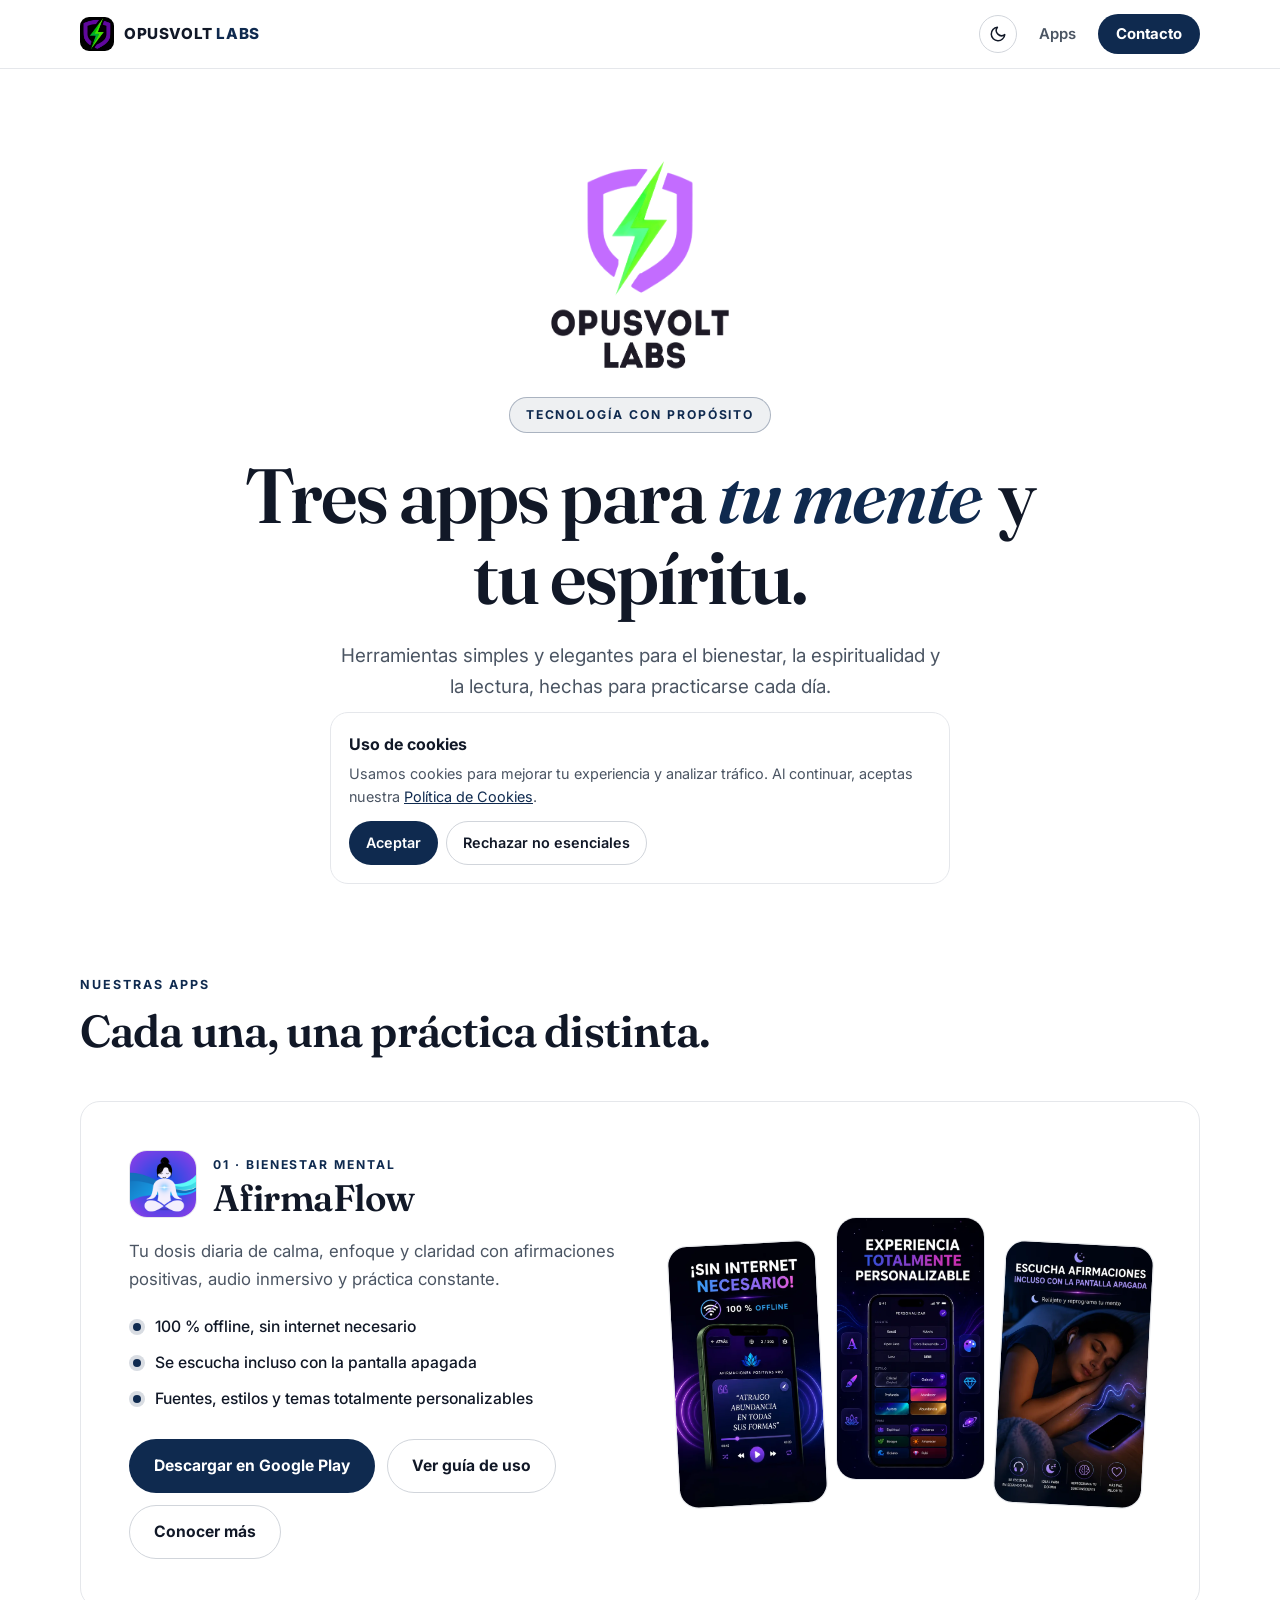
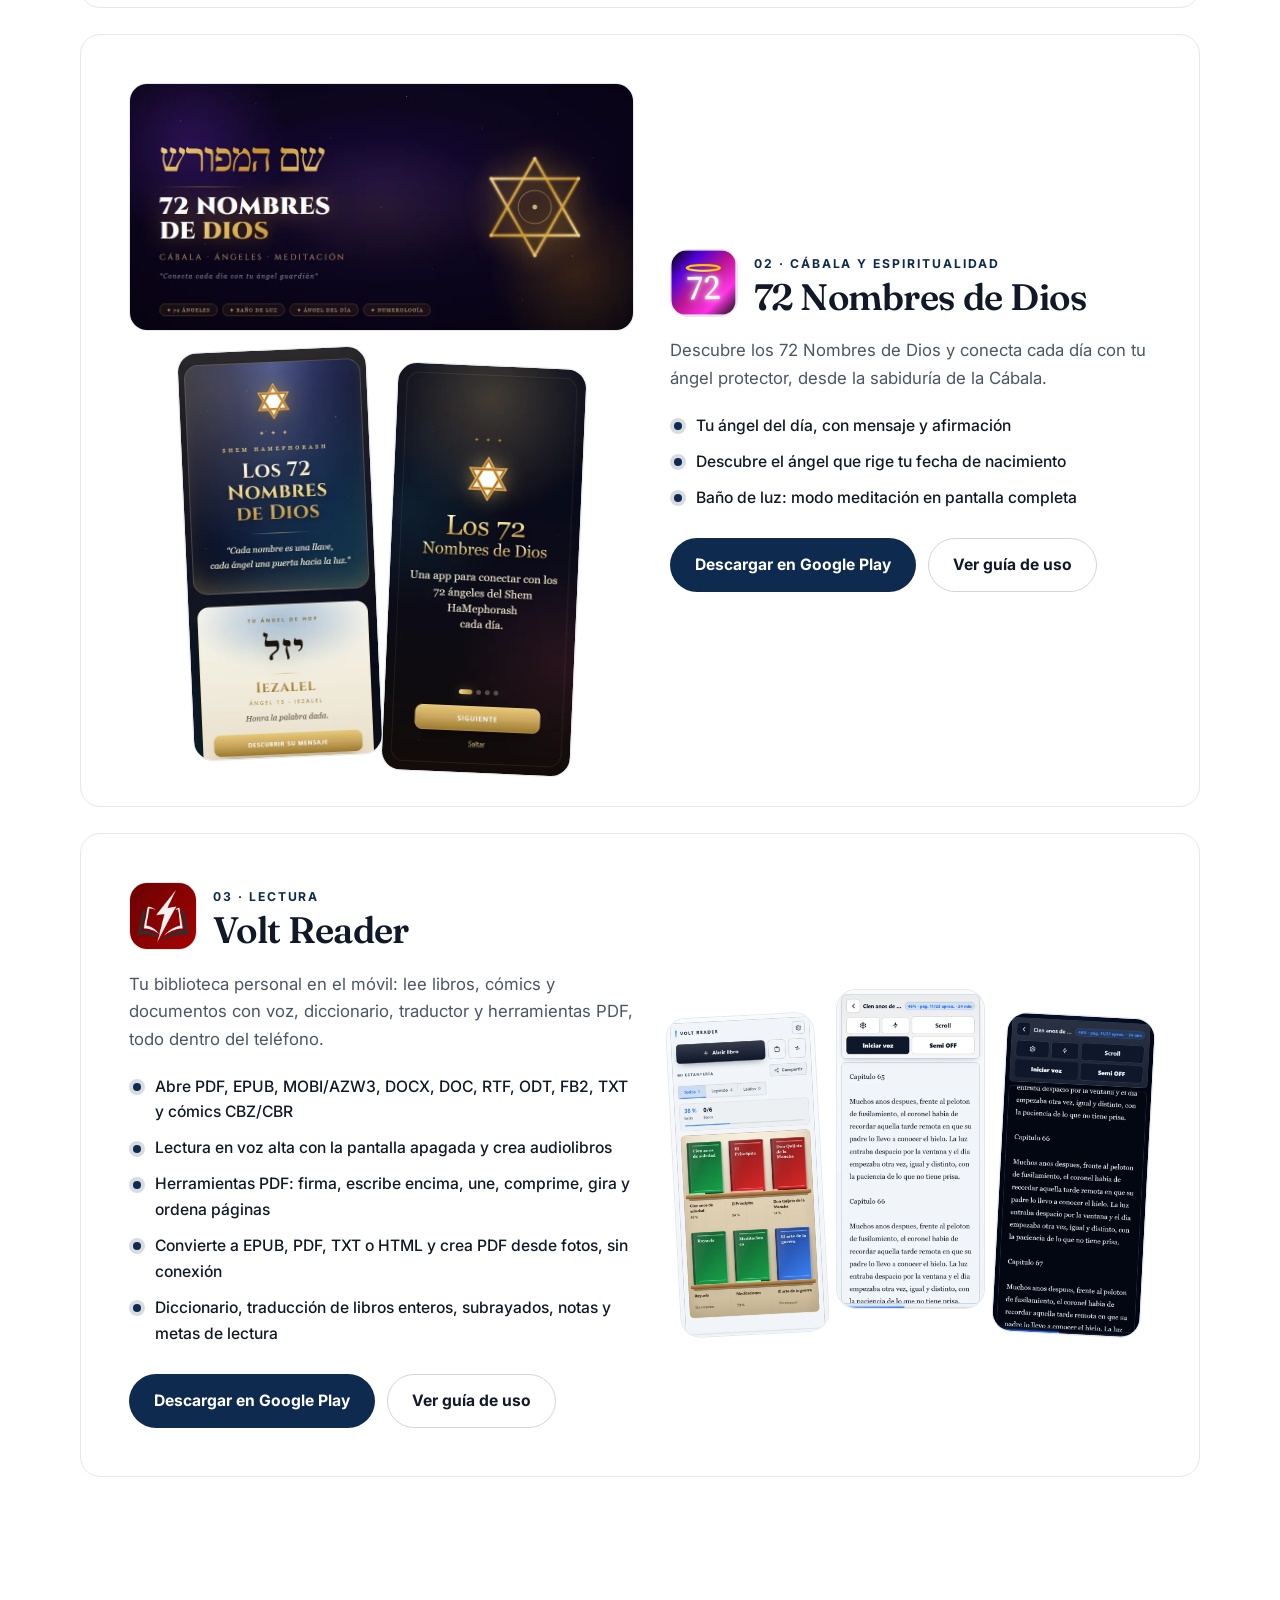
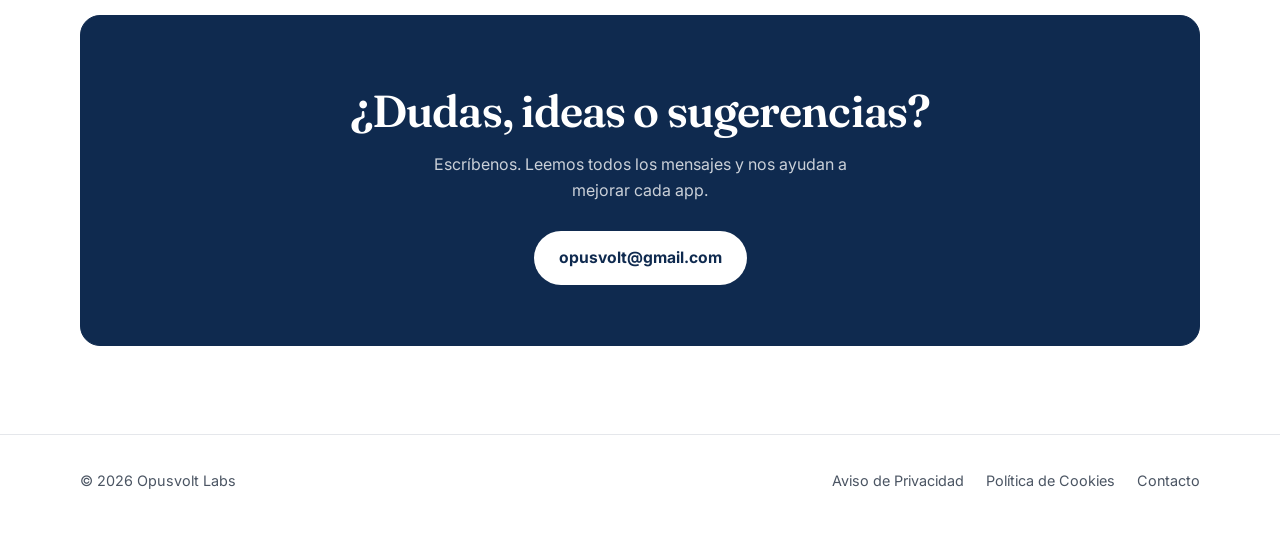
==== commit 77dada47: "Rediseno: tema claro blanco/azul marino por defecto y modo oscuro opcional - Paleta simple: blanco, " ====
--- a/index.html
+++ b/index.html
@@ -5,7 +5,7 @@
   <meta name="viewport" content="width=device-width, initial-scale=1.0" />
   <title>Opusvolt Labs | AfirmaFlow, 72 Nombres de Dios y Volt Reader</title>
   <meta name="description" content="Opusvolt Labs: AfirmaFlow, 72 Nombres de Dios y Volt Reader. Apps simples y elegantes para el bienestar, la espiritualidad y la lectura." />
-  <meta name="theme-color" content="#07050d" />
+  <meta name="theme-color" content="#ffffff" />
   <link rel="canonical" href="https://www.opusvoltlabs.com/" />
   <link rel="icon" type="image/png" href="/favicon.png" />
   <link rel="apple-touch-icon" href="/apple-touch-icon.png" />
@@ -30,7 +30,11 @@
   }
   </script>
 
-  <link rel="stylesheet" href="/site.css?v=3" />
+  <link rel="preconnect" href="https://fonts.googleapis.com" />
+  <link rel="preconnect" href="https://fonts.gstatic.com" crossorigin />
+  <link rel="stylesheet" href="https://fonts.googleapis.com/css2?family=Fraunces:ital,opsz,wght@0,9..144,500;0,9..144,600;1,9..144,500;1,9..144,600&family=Inter:wght@400;500;600;700;800&display=swap" />
+  <script src="/theme.js?v=1"></script>
+  <link rel="stylesheet" href="/site.css?v=4" />
 </head>
 <body>
   <nav class="nav" aria-label="Principal">
@@ -49,7 +53,8 @@
   <main id="inicio">
     <header class="hero">
       <div class="container">
-        <img class="hero-logo" src="/logo.png" alt="Opusvolt Labs" width="220" height="232" />
+        <img class="hero-logo logo-on-light" src="/logo-light.png" alt="Opusvolt Labs" width="220" height="232" />
+        <img class="hero-logo logo-on-dark" src="/logo.png" alt="" width="220" height="232" />
         <span class="eyebrow">Tecnología con propósito</span>
         <h1>Tres apps para <em>tu mente</em> y tu espíritu.</h1>
         <p class="lead">Herramientas simples y elegantes para el bienestar, la espiritualidad y la lectura, hechas para practicarse cada día.</p>
--- a/site.css
+++ b/site.css
@@ -1,16 +1,74 @@
+/* ==========================================================
+   Opusvolt Labs — tema claro (por defecto) y oscuro
+   El tema oscuro se activa con <html data-theme="dark">
+   (lo pone /theme.js según la elección guardada).
+   ========================================================== */
 :root {
-  --bg: #07050d;
-  --bg-2: #0d0a17;
-  --surface: rgba(255, 255, 255, 0.045);
-  --surface-2: rgba(255, 255, 255, 0.075);
-  --line: rgba(255, 255, 255, 0.1);
-  --text: #f4f1fb;
-  --muted: #a9a3bd;
-  --purple: #7b2fd6;
-  --purple-2: #a26bff;
-  --green: #3dff5a;
-  --green-2: #22c93f;
-  --radius: 22px;
+  --bg: #ffffff;
+  --bg-2: #ffffff;
+  --surface: #ffffff;
+  --surface-2: #f3f4f6;
+  --surface-solid: #ffffff;
+  --line: #e5e7eb;
+  --line-strong: #d1d5db;
+  --text: #111827;
+  --muted: #4b5563;
+
+  --brand: #0f2a4f;
+  --green: #0f2a4f;
+  --grad-a: #0f2a4f;
+  --grad-b: #0f2a4f;
+
+  --primary: #0f2a4f;
+  --on-primary: #ffffff;
+  --on-accent: #ffffff;
+
+  --acc-violet: #0f2a4f;
+  --acc-gold: #0f2a4f;
+  --acc-blue: #0f2a4f;
+
+  --nav-bg: rgba(255, 255, 255, 0.92);
+  --shadow: none;
+  --shadow-lg: none;
+  --glow-1: transparent;
+  --glow-2: transparent;
+  --grid-opacity: 0;
+
+  --serif: "Fraunces", Georgia, "Times New Roman", serif;
+  --sans: "Inter", "Segoe UI", system-ui, -apple-system, "Helvetica Neue", Arial, sans-serif;
+  --radius: 16px;
+  color-scheme: light;
+}
+
+:root[data-theme="dark"] {
+  --bg: #0b1628;
+  --bg-2: #0f1e36;
+  --surface: #11223c;
+  --surface-2: #172b4a;
+  --surface-solid: #11223c;
+  --line: #1f3558;
+  --line-strong: #2a4470;
+  --text: #f3f5f9;
+  --muted: #a3b1c6;
+
+  --brand: #9dbbe3;
+  --green: #9dbbe3;
+  --grad-a: #9dbbe3;
+  --grad-b: #9dbbe3;
+
+  --primary: #ffffff;
+  --on-primary: #0b1628;
+  --on-accent: #0b1628;
+
+  --acc-violet: #ffffff;
+  --acc-gold: #ffffff;
+  --acc-blue: #ffffff;
+
+  --nav-bg: rgba(11, 22, 40, 0.92);
+  --glow-1: transparent;
+  --glow-2: transparent;
+  --grid-opacity: 0;
+  color-scheme: dark;
 }
 
 * { box-sizing: border-box; }
@@ -20,25 +78,28 @@
   margin: 0;
   background: var(--bg);
   color: var(--text);
-  font-family: "Segoe UI", system-ui, -apple-system, "Helvetica Neue", Arial, sans-serif;
-  line-height: 1.6;
+  font-family: var(--sans);
+  line-height: 1.65;
   -webkit-font-smoothing: antialiased;
   overflow-x: hidden;
+  transition: background-color .3s ease, color .3s ease;
 }
 
 a { color: inherit; }
 img { max-width: 100%; display: block; }
 
-.container { width: min(1120px, calc(100% - 40px)); margin-inline: auto; }
+.container { width: min(1120px, calc(100% - 32px)); margin-inline: auto; }
+
+h1, h2, h3 { font-family: var(--serif); font-weight: 600; font-optical-sizing: auto; }
 
 /* ---------- Nav ---------- */
 .nav {
   position: sticky;
   top: 0;
   z-index: 50;
-  background: rgba(7, 5, 13, 0.72);
-  backdrop-filter: blur(14px);
-  -webkit-backdrop-filter: blur(14px);
+  background: var(--nav-bg);
+  backdrop-filter: blur(14px) saturate(1.2);
+  -webkit-backdrop-filter: blur(14px) saturate(1.2);
   border-bottom: 1px solid var(--line);
 }
 .nav-inner {
@@ -53,51 +114,71 @@
   gap: 10px;
   text-decoration: none;
   font-weight: 800;
-  letter-spacing: 0.02em;
+  letter-spacing: 0.04em;
+  font-size: 0.95rem;
 }
 .brand img { width: 34px; height: 34px; border-radius: 9px; }
 .brand span b { color: var(--green); font-weight: 800; }
-.nav-links { display: flex; align-items: center; gap: 26px; }
+.nav-links { display: flex; align-items: center; gap: 22px; }
 .nav-links a {
   text-decoration: none;
   color: var(--muted);
-  font-size: 0.95rem;
+  font-size: 0.93rem;
   font-weight: 600;
   transition: color .2s ease;
 }
 .nav-links a:hover { color: var(--text); }
 .nav-links .nav-cta {
-  color: #04140a;
-  background: var(--green);
-  padding: 8px 16px;
+  color: var(--on-primary);
+  background: var(--primary);
+  padding: 8px 18px;
   border-radius: 999px;
-  font-weight: 800;
-}
-.nav-links .nav-cta:hover { color: #04140a; filter: brightness(1.08); }
+  font-weight: 700;
+}
+.nav-links .nav-cta:hover { color: var(--on-primary); filter: brightness(1.12); }
+
+.theme-toggle {
+  display: grid;
+  place-items: center;
+  width: 38px;
+  height: 38px;
+  padding: 0;
+  border-radius: 50%;
+  border: 1px solid var(--line-strong);
+  background: var(--surface);
+  color: var(--text);
+  cursor: pointer;
+  transition: background .2s ease, transform .2s ease;
+}
+.theme-toggle:hover { background: var(--surface-2); transform: rotate(-12deg); }
+.theme-toggle svg { width: 18px; height: 18px; }
+.theme-toggle .i-sun { display: none; }
+:root[data-theme="dark"] .theme-toggle .i-sun { display: block; }
+:root[data-theme="dark"] .theme-toggle .i-moon { display: none; }
 
 /* ---------- Buttons ---------- */
 .btn {
   display: inline-flex;
   align-items: center;
   gap: 8px;
-  padding: 14px 26px;
+  padding: 13px 24px;
   border-radius: 999px;
   border: 1px solid transparent;
   text-decoration: none;
-  font-weight: 800;
-  font-size: 1rem;
-  transition: transform .2s ease, box-shadow .2s ease, background .2s ease;
+  font-weight: 700;
+  font-size: 0.98rem;
+  transition: transform .2s ease, box-shadow .2s ease, background .2s ease, filter .2s ease;
 }
 .btn:hover { transform: translateY(-2px); }
 .btn-primary {
-  background: var(--green);
-  color: #04140a;
-  box-shadow: 0 10px 34px rgba(61, 255, 90, 0.28);
-}
-.btn-primary:hover { box-shadow: 0 14px 40px rgba(61, 255, 90, 0.42); }
+  background: var(--primary);
+  color: var(--on-primary);
+  box-shadow: var(--shadow);
+}
+.btn-primary:hover { filter: brightness(1.15); }
 .btn-ghost {
   background: var(--surface);
-  border-color: var(--line);
+  border-color: var(--line-strong);
   color: var(--text);
 }
 .btn-ghost:hover { background: var(--surface-2); }
@@ -106,7 +187,7 @@
 .hero {
   position: relative;
   text-align: center;
-  padding: 84px 0 96px;
+  padding: 80px 0 92px;
   isolation: isolate;
 }
 .hero::before {
@@ -115,9 +196,9 @@
   inset: -120px 0 0;
   z-index: -1;
   background:
-    radial-gradient(520px 380px at 50% 18%, rgba(123, 47, 214, 0.55), transparent 70%),
-    radial-gradient(420px 300px at 78% 62%, rgba(61, 255, 90, 0.13), transparent 70%),
-    radial-gradient(420px 300px at 18% 70%, rgba(123, 47, 214, 0.22), transparent 70%);
+    radial-gradient(520px 380px at 50% 18%, var(--glow-1), transparent 70%),
+    radial-gradient(420px 300px at 80% 62%, var(--glow-2), transparent 70%),
+    radial-gradient(420px 300px at 18% 70%, var(--glow-2), transparent 70%);
 }
 .hero::after {
   content: "";
@@ -128,54 +209,57 @@
     linear-gradient(var(--line) 1px, transparent 1px),
     linear-gradient(90deg, var(--line) 1px, transparent 1px);
   background-size: 56px 56px;
-  opacity: 0.35;
+  opacity: var(--grid-opacity);
   -webkit-mask-image: radial-gradient(ellipse at 50% 30%, #000 10%, transparent 68%);
   mask-image: radial-gradient(ellipse at 50% 30%, #000 10%, transparent 68%);
 }
 .hero-logo {
-  width: clamp(150px, 22vw, 220px);
+  width: clamp(140px, 20vw, 200px);
   margin: 0 auto 8px;
   animation: pulse 5s ease-in-out infinite;
-  filter: drop-shadow(0 0 40px rgba(123, 47, 214, 0.55));
-}
+  
+}
+.logo-on-dark { display: none; }
+:root[data-theme="dark"] .logo-on-light { display: none; }
+:root[data-theme="dark"] .logo-on-dark { display: block; }
 .eyebrow {
   display: inline-block;
   margin-top: 8px;
   padding: 7px 16px;
   border-radius: 999px;
-  border: 1px solid rgba(61, 255, 90, 0.35);
-  background: rgba(61, 255, 90, 0.08);
-  color: var(--green);
-  font-size: 0.78rem;
-  font-weight: 800;
-  letter-spacing: 0.14em;
+  border: 1px solid color-mix(in srgb, var(--brand) 30%, transparent);
+  background: color-mix(in srgb, var(--brand) 7%, transparent);
+  color: var(--brand);
+  font-size: 0.76rem;
+  font-weight: 700;
+  letter-spacing: 0.16em;
   text-transform: uppercase;
 }
 h1 {
   margin: 22px auto 0;
-  max-width: 18ch;
-  font-size: clamp(2.5rem, 7.2vw, 5rem);
-  line-height: 1.04;
-  font-weight: 800;
-  letter-spacing: -0.03em;
+  max-width: 17ch;
+  font-size: clamp(2.5rem, 7vw, 4.8rem);
+  line-height: 1.06;
+  letter-spacing: -0.025em;
 }
 h1 em {
-  font-style: normal;
-  background: linear-gradient(100deg, var(--purple-2), var(--green));
+  font-style: italic;
+  background: linear-gradient(100deg, var(--grad-a), var(--grad-b));
   -webkit-background-clip: text;
   background-clip: text;
   color: transparent;
+  padding-right: 0.06em;
 }
 .lead {
   margin: 22px auto 0;
-  max-width: 620px;
+  max-width: 600px;
   color: var(--muted);
-  font-size: clamp(1.02rem, 2vw, 1.2rem);
+  font-size: clamp(1.02rem, 2vw, 1.18rem);
 }
 .hero-actions {
   margin-top: 34px;
   display: flex;
-  gap: 14px;
+  gap: 12px;
   justify-content: center;
   flex-wrap: wrap;
 }
@@ -184,60 +268,63 @@
 section { padding: 88px 0; }
 .section-head { max-width: 640px; margin-bottom: 44px; }
 .kicker {
-  color: var(--green);
-  font-size: 0.8rem;
-  font-weight: 800;
-  letter-spacing: 0.14em;
+  color: var(--brand);
+  font-size: 0.78rem;
+  font-weight: 700;
+  letter-spacing: 0.16em;
   text-transform: uppercase;
 }
 h2 {
   margin: 10px 0 0;
-  font-size: clamp(1.8rem, 4.2vw, 2.7rem);
+  font-size: clamp(1.9rem, 4.2vw, 2.8rem);
   line-height: 1.12;
-  letter-spacing: -0.025em;
+  letter-spacing: -0.02em;
 }
 .section-head p { margin: 14px 0 0; color: var(--muted); font-size: 1.05rem; }
 
 /* ---------- App showcases ---------- */
 .app {
-  --accent: var(--purple-2);
+  --accent: var(--acc-violet);
   position: relative;
   display: grid;
   gap: 36px;
   align-items: center;
   padding: 32px;
   margin-bottom: 26px;
-  border-radius: 30px;
+  border-radius: 20px;
   border: 1px solid var(--line);
-  background:
-    radial-gradient(560px 300px at var(--glow-x, 100%) 0%, color-mix(in srgb, var(--accent) 24%, transparent), transparent 70%),
-    linear-gradient(160deg, var(--bg-2), #0a0713);
+  background: var(--bg-2);
+  box-shadow: var(--shadow);
   overflow: hidden;
 }
-.app.gold { --accent: #e0b862; }
-.app.blue { --accent: #62adff; }
+.app.gold { --accent: var(--acc-gold); }
+.app.blue { --accent: var(--acc-blue); }
 .app-head { display: flex; align-items: center; gap: 16px; }
 .app-icon {
   flex: none;
   width: 68px; height: 68px;
   border-radius: 18px;
   border: 1px solid var(--line);
-  box-shadow: 0 10px 30px rgba(0, 0, 0, 0.5);
-}
-.app-num { color: var(--accent); font-size: 0.78rem; font-weight: 800; letter-spacing: 0.16em; text-transform: uppercase; }
-.app h3 { margin: 2px 0 0; font-size: clamp(1.6rem, 3.4vw, 2.2rem); line-height: 1.1; letter-spacing: -0.02em; }
-.app .tagline { margin: 20px 0 0; color: var(--muted); font-size: 1.05rem; max-width: 46ch; }
+  box-shadow: var(--shadow);
+}
+.app-num { color: var(--accent); font-size: 0.76rem; font-weight: 700; letter-spacing: 0.16em; text-transform: uppercase; }
+.app h3 { margin: 2px 0 0; font-size: clamp(1.7rem, 3.4vw, 2.3rem); line-height: 1.1; letter-spacing: -0.015em; }
+.app .tagline { margin: 20px 0 0; color: var(--muted); font-size: 1.05rem; max-width: 48ch; }
 .points { list-style: none; margin: 20px 0 0; padding: 0; display: grid; gap: 10px; }
-.points li { display: flex; gap: 12px; font-weight: 600; font-size: 0.98rem; }
-.points li::before { content: ""; flex: none; width: 7px; height: 7px; margin-top: 0.62em; border-radius: 50%; background: var(--accent); box-shadow: 0 0 10px var(--accent); }
+.points li { display: flex; gap: 14px; font-weight: 500; font-size: 0.98rem; }
+.points li::before {
+  content: ""; flex: none; width: 8px; height: 8px; margin: 0.6em 0 0 4px; border-radius: 50%;
+  background: var(--accent);
+  box-shadow: 0 0 0 4px color-mix(in srgb, var(--accent) 16%, transparent);
+}
 .app .hero-actions { justify-content: flex-start; margin-top: 28px; }
-.btn-play { background: var(--accent); color: #0a0713; box-shadow: 0 10px 30px color-mix(in srgb, var(--accent) 35%, transparent); }
-.btn-play:hover { box-shadow: 0 14px 38px color-mix(in srgb, var(--accent) 50%, transparent); }
+.btn-play { background: var(--accent); color: var(--on-accent);  }
+.btn-play:hover { filter: brightness(1.15); }
 .badge-soon {
   display: inline-flex; align-items: center; gap: 8px;
   padding: 13px 22px; border-radius: 999px;
   border: 1px dashed color-mix(in srgb, var(--accent) 60%, transparent);
-  color: var(--accent); font-weight: 800; font-size: 0.95rem;
+  color: var(--accent); font-weight: 700; font-size: 0.95rem;
 }
 
 .shots { display: flex; justify-content: center; gap: 14px; }
@@ -247,14 +334,14 @@
   height: auto;
   border-radius: 20px;
   border: 1px solid var(--line);
-  box-shadow: 0 24px 60px rgba(0, 0, 0, 0.6);
+  box-shadow: var(--shadow-lg);
   transition: transform .35s ease;
 }
 .shot:nth-child(1) { transform: translateY(20px) rotate(-3deg); }
 .shot:nth-child(3) { transform: translateY(20px) rotate(3deg); }
 .shot:nth-child(2) { transform: translateY(-6px); }
 .shots:hover .shot { transform: translateY(0) rotate(0); }
-.feature-img { width: 100%; height: auto; border-radius: 18px; border: 1px solid var(--line); box-shadow: 0 20px 50px rgba(0,0,0,.55); margin-bottom: 18px; }
+.feature-img { width: 100%; height: auto; border-radius: 18px; border: 1px solid var(--line); box-shadow: var(--shadow-lg); margin-bottom: 18px; }
 .shots.duo .shot { width: 38%; max-width: 190px; }
 .shots.duo .shot:nth-child(1) { transform: rotate(-2.5deg); }
 .shots.duo .shot:nth-child(2) { transform: translateY(16px) rotate(2.5deg); }
@@ -276,11 +363,12 @@
 .cta {
   text-align: center;
   padding: 60px 24px;
-  border-radius: 30px;
+  border-radius: 20px;
   border: 1px solid var(--line);
   background:
-    radial-gradient(500px 260px at 50% 0%, rgba(123, 47, 214, 0.4), transparent 70%),
+    radial-gradient(500px 260px at 50% 0%, var(--glow-1), transparent 70%),
     var(--bg-2);
+  box-shadow: var(--shadow);
 }
 .cta h2 { max-width: 20ch; margin-inline: auto; }
 .cta p { margin: 14px auto 0; max-width: 46ch; color: var(--muted); }
@@ -303,37 +391,35 @@
   padding: 18px;
   border-radius: 18px;
   border: 1px solid var(--line);
-  background: rgba(18, 13, 32, 0.96);
-  backdrop-filter: blur(12px);
-  -webkit-backdrop-filter: blur(12px);
-  box-shadow: 0 20px 50px rgba(0, 0, 0, 0.6);
+  background: var(--surface-solid);
+  box-shadow: var(--shadow-lg);
   display: none;
 }
 .cookie-banner.show { display: block; animation: rise .35s ease both; }
-.cookie-title { margin: 0 0 4px; font-weight: 800; }
+.cookie-title { margin: 0 0 4px; font-weight: 700; }
 .cookie-text { margin: 0; color: var(--muted); font-size: 0.9rem; }
-.cookie-text a { color: var(--purple-2); }
+.cookie-text a { color: var(--brand); }
 .cookie-actions { margin-top: 12px; display: flex; gap: 8px; flex-wrap: wrap; }
 .cookie-btn {
-  border: 1px solid var(--line);
+  border: 1px solid var(--line-strong);
   border-radius: 999px;
   padding: 9px 16px;
   background: var(--surface);
   color: var(--text);
   font: inherit;
-  font-weight: 700;
+  font-weight: 600;
   font-size: 0.9rem;
   cursor: pointer;
 }
-.cookie-btn.accept { background: var(--green); border-color: transparent; color: #04140a; }
+.cookie-btn.accept { background: var(--primary); border-color: transparent; color: var(--on-primary); }
 
 /* ---------- Motion ---------- */
 .reveal { opacity: 0; transform: translateY(18px); transition: opacity .7s ease, transform .7s ease; }
 .reveal.in { opacity: 1; transform: none; }
 @keyframes rise { from { opacity: 0; transform: translateY(12px); } to { opacity: 1; transform: none; } }
-@keyframes pulse { 0%, 100% { transform: scale(1); } 50% { transform: scale(1.035); } }
-
-:focus-visible { outline: 2px solid var(--green); outline-offset: 3px; border-radius: 6px; }
+@keyframes pulse { 0%, 100% { transform: scale(1); } 50% { transform: scale(1.03); } }
+
+:focus-visible { outline: 2px solid var(--brand); outline-offset: 3px; border-radius: 6px; }
 
 @media (min-width: 860px) {
   .app { grid-template-columns: 1.05fr 1fr; padding: 48px; }
@@ -341,10 +427,11 @@
   .app.flip .app-text { order: 2; }
 }
 @media (max-width: 640px) {
+  .nav-links { gap: 10px; }
   .nav-links a:not(.nav-cta) { display: none; }
-  .hero { padding: 56px 0 72px; }
+  .hero { padding: 52px 0 68px; }
   section { padding: 64px 0; }
-  .app { padding: 26px; }
+  .app { padding: 24px; }
 }
 @media (prefers-reduced-motion: reduce) {
   *, *::before, *::after { animation: none !important; transition: none !important; }
@@ -353,69 +440,76 @@
 }
 
 /* ---------- Guides ---------- */
-body { --accent: var(--purple-2); }
-body.gold { --accent: #e0b862; }
-body.blue { --accent: #62adff; }
-.g-hero { padding: 64px 0 36px; position: relative; isolation: isolate; }
+body { --accent: var(--acc-violet); }
+body.gold { --accent: var(--acc-gold); }
+body.blue { --accent: var(--acc-blue); }
+.g-hero { padding: 60px 0 36px; position: relative; isolation: isolate; }
 .g-hero::before {
   content: ""; position: absolute; inset: -80px 0 0; z-index: -1;
-  background: radial-gradient(520px 320px at 20% 0%, color-mix(in srgb, var(--accent) 28%, transparent), transparent 70%);
+  background: none;
 }
 .crumbs { color: var(--muted); font-size: 0.9rem; margin-bottom: 26px; }
 .crumbs a { text-decoration: none; }
 .crumbs a:hover { color: var(--text); text-decoration: underline; }
 .g-title { display: flex; align-items: center; gap: 20px; flex-wrap: wrap; }
 .g-title .app-icon { width: 84px; height: 84px; border-radius: 22px; }
-.g-title h1 { margin: 4px 0 0; max-width: none; font-size: clamp(2rem, 5.4vw, 3.4rem); text-align: left; }
+.g-title h1 { margin: 4px 0 0; max-width: none; font-size: clamp(2.1rem, 5.4vw, 3.5rem); text-align: left; }
 .g-lead { margin: 22px 0 0; max-width: 62ch; color: var(--muted); font-size: 1.12rem; }
-.g-actions { margin-top: 28px; display: flex; gap: 14px; flex-wrap: wrap; }
+.g-actions { margin-top: 28px; display: flex; gap: 12px; flex-wrap: wrap; }
 .toc { display: flex; flex-wrap: wrap; gap: 8px; margin-top: 30px; }
-.toc a { padding: 7px 14px; border-radius: 999px; border: 1px solid var(--line); background: var(--surface); font-size: 0.88rem; font-weight: 700; text-decoration: none; color: var(--muted); }
+.toc a { padding: 7px 14px; border-radius: 999px; border: 1px solid var(--line-strong); background: var(--surface); font-size: 0.88rem; font-weight: 600; text-decoration: none; color: var(--muted); }
 .toc a:hover { color: var(--text); border-color: color-mix(in srgb, var(--accent) 60%, transparent); }
 
 .g-sec { padding: 44px 0; }
-.g-sec h2 { font-size: clamp(1.5rem, 3.4vw, 2.1rem); }
+.g-sec h2 { font-size: clamp(1.6rem, 3.4vw, 2.2rem); }
 .g-sec > .container > p.sub { color: var(--muted); margin: 10px 0 0; max-width: 60ch; }
 
 .steps { list-style: none; counter-reset: st; margin: 28px 0 0; padding: 0; display: grid; gap: 14px; }
 .steps li {
   counter-increment: st; position: relative;
   padding: 22px 24px 22px 76px; border-radius: var(--radius);
-  border: 1px solid var(--line); background: var(--surface);
+  border: 1px solid var(--line); background: var(--surface); box-shadow: var(--shadow);
 }
 .steps li::before {
   content: counter(st); position: absolute; left: 22px; top: 20px;
   width: 38px; height: 38px; border-radius: 12px; display: grid; place-items: center;
-  background: var(--accent); color: #0a0713; font-weight: 800;
+  background: var(--accent); color: var(--on-accent); font-weight: 700; font-family: var(--serif);
 }
 .steps b { display: block; font-size: 1.05rem; margin-bottom: 4px; }
 .steps span { color: var(--muted); }
 
 .g-cards { display: grid; gap: 14px; margin-top: 28px; }
-.g-card { padding: 24px; border-radius: var(--radius); border: 1px solid var(--line); background: var(--surface); }
-.g-card .ico { font-size: 1.5rem; }
-.g-card h3 { margin: 10px 0 0; font-size: 1.12rem; }
+.g-card {
+  padding: 24px; border-radius: var(--radius); border: 1px solid var(--line); background: var(--surface);
+  box-shadow: var(--shadow); transition: transform .2s ease, border-color .2s ease;
+}
+.g-card:hover { transform: translateY(-3px); border-color: color-mix(in srgb, var(--accent) 40%, var(--line)); }
+.g-card .ico {
+  width: 46px; height: 46px; display: grid; place-items: center; border-radius: 14px;
+  background: color-mix(in srgb, var(--accent) 11%, transparent); font-size: 1.35rem;
+}
+.g-card h3 { margin: 14px 0 0; font-size: 1.18rem; }
 .g-card p { margin: 8px 0 0; color: var(--muted); font-size: 0.97rem; }
 
 .tip {
   margin-top: 26px; padding: 20px 24px; border-radius: var(--radius);
-  border: 1px solid color-mix(in srgb, var(--accent) 45%, transparent);
-  background: color-mix(in srgb, var(--accent) 9%, transparent);
+  border: 1px solid color-mix(in srgb, var(--accent) 35%, transparent);
+  background: color-mix(in srgb, var(--accent) 7%, transparent);
 }
 .tip b { color: var(--accent); }
 .tip p { margin: 6px 0 0; color: var(--text); }
 
 .faq { margin-top: 24px; display: grid; gap: 10px; }
-.faq details { border: 1px solid var(--line); border-radius: 16px; background: var(--surface); padding: 4px 20px; }
-.faq summary { cursor: pointer; font-weight: 700; padding: 14px 0; list-style: none; display: flex; justify-content: space-between; gap: 12px; }
+.faq details { border: 1px solid var(--line); border-radius: 16px; background: var(--surface); padding: 4px 20px; box-shadow: var(--shadow); }
+.faq summary { cursor: pointer; font-weight: 600; padding: 14px 0; list-style: none; display: flex; justify-content: space-between; gap: 12px; }
 .faq summary::-webkit-details-marker { display: none; }
 .faq summary::after { content: "+"; color: var(--accent); font-size: 1.3rem; line-height: 1; }
 .faq details[open] summary::after { content: "–"; }
 .faq details p { margin: 0 0 16px; color: var(--muted); }
 
 .other { display: grid; gap: 14px; margin-top: 24px; }
-.other a { display: flex; align-items: center; gap: 14px; padding: 16px 20px; border-radius: 18px; border: 1px solid var(--line); background: var(--surface); text-decoration: none; transition: border-color .2s, transform .2s; }
-.other a:hover { transform: translateY(-3px); border-color: rgba(162,107,255,.5); }
+.other a { display: flex; align-items: center; gap: 14px; padding: 16px 20px; border-radius: 18px; border: 1px solid var(--line); background: var(--surface); box-shadow: var(--shadow); text-decoration: none; transition: border-color .2s, transform .2s; }
+.other a:hover { transform: translateY(-3px); border-color: color-mix(in srgb, var(--brand) 45%, transparent); }
 .other img { width: 48px; height: 48px; border-radius: 13px; }
 .other small { display: block; color: var(--muted); }
 
@@ -428,10 +522,16 @@
 
 /* ---------- Product page ---------- */
 .chips { display: flex; flex-wrap: wrap; gap: 10px; margin-top: 26px; }
-.chip { padding: 11px 18px; border-radius: 999px; border: 1px solid var(--line); background: var(--surface); font-weight: 700; transition: border-color .2s, transform .2s; }
+.chip { padding: 11px 18px; border-radius: 999px; border: 1px solid var(--line-strong); background: var(--surface); font-weight: 600; transition: border-color .2s, transform .2s; }
 .chip:hover { transform: translateY(-2px); border-color: color-mix(in srgb, var(--accent) 60%, transparent); }
 .gallery { display: grid; grid-template-columns: repeat(2, 1fr); gap: 14px; margin-top: 28px; }
-.gallery img { width: 100%; height: auto; border-radius: 20px; border: 1px solid var(--line); box-shadow: 0 20px 50px rgba(0,0,0,.5); transition: transform .3s; }
+.gallery img { width: 100%; height: auto; border-radius: 20px; border: 1px solid var(--line); box-shadow: var(--shadow-lg); transition: transform .3s; }
 .gallery img:hover { transform: translateY(-4px); }
 @media (min-width: 760px) { .gallery { grid-template-columns: repeat(3, 1fr); } }
 .g-hero .hero-actions { justify-content: flex-start; }
+
+/* ---------- Bloque de contacto en azul marino ---------- */
+.cta { background: #0f2a4f; border-color: #0f2a4f; color: #ffffff; }
+.cta p { color: rgba(255, 255, 255, 0.78); }
+.cta .btn-primary { background: #ffffff; color: #0f2a4f; }
+:root[data-theme="dark"] .cta { background: #11223c; border-color: var(--line); }
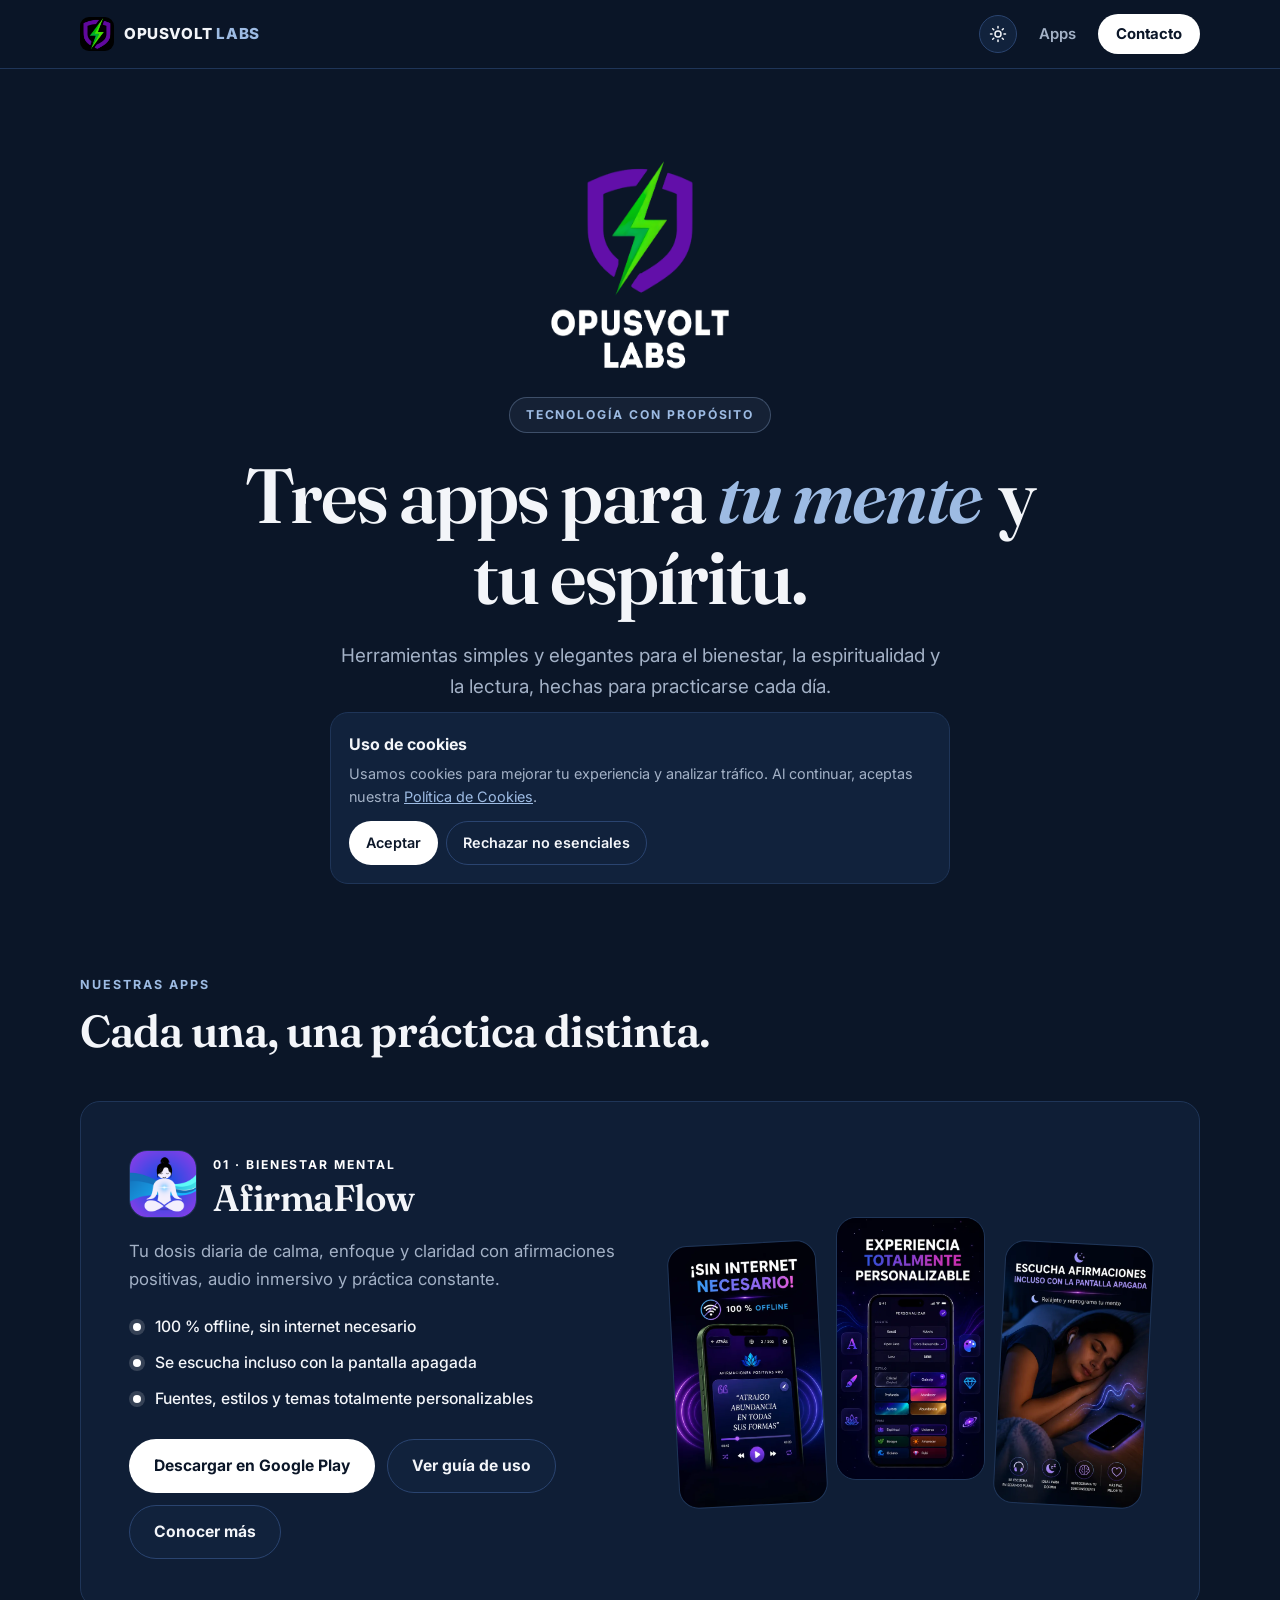
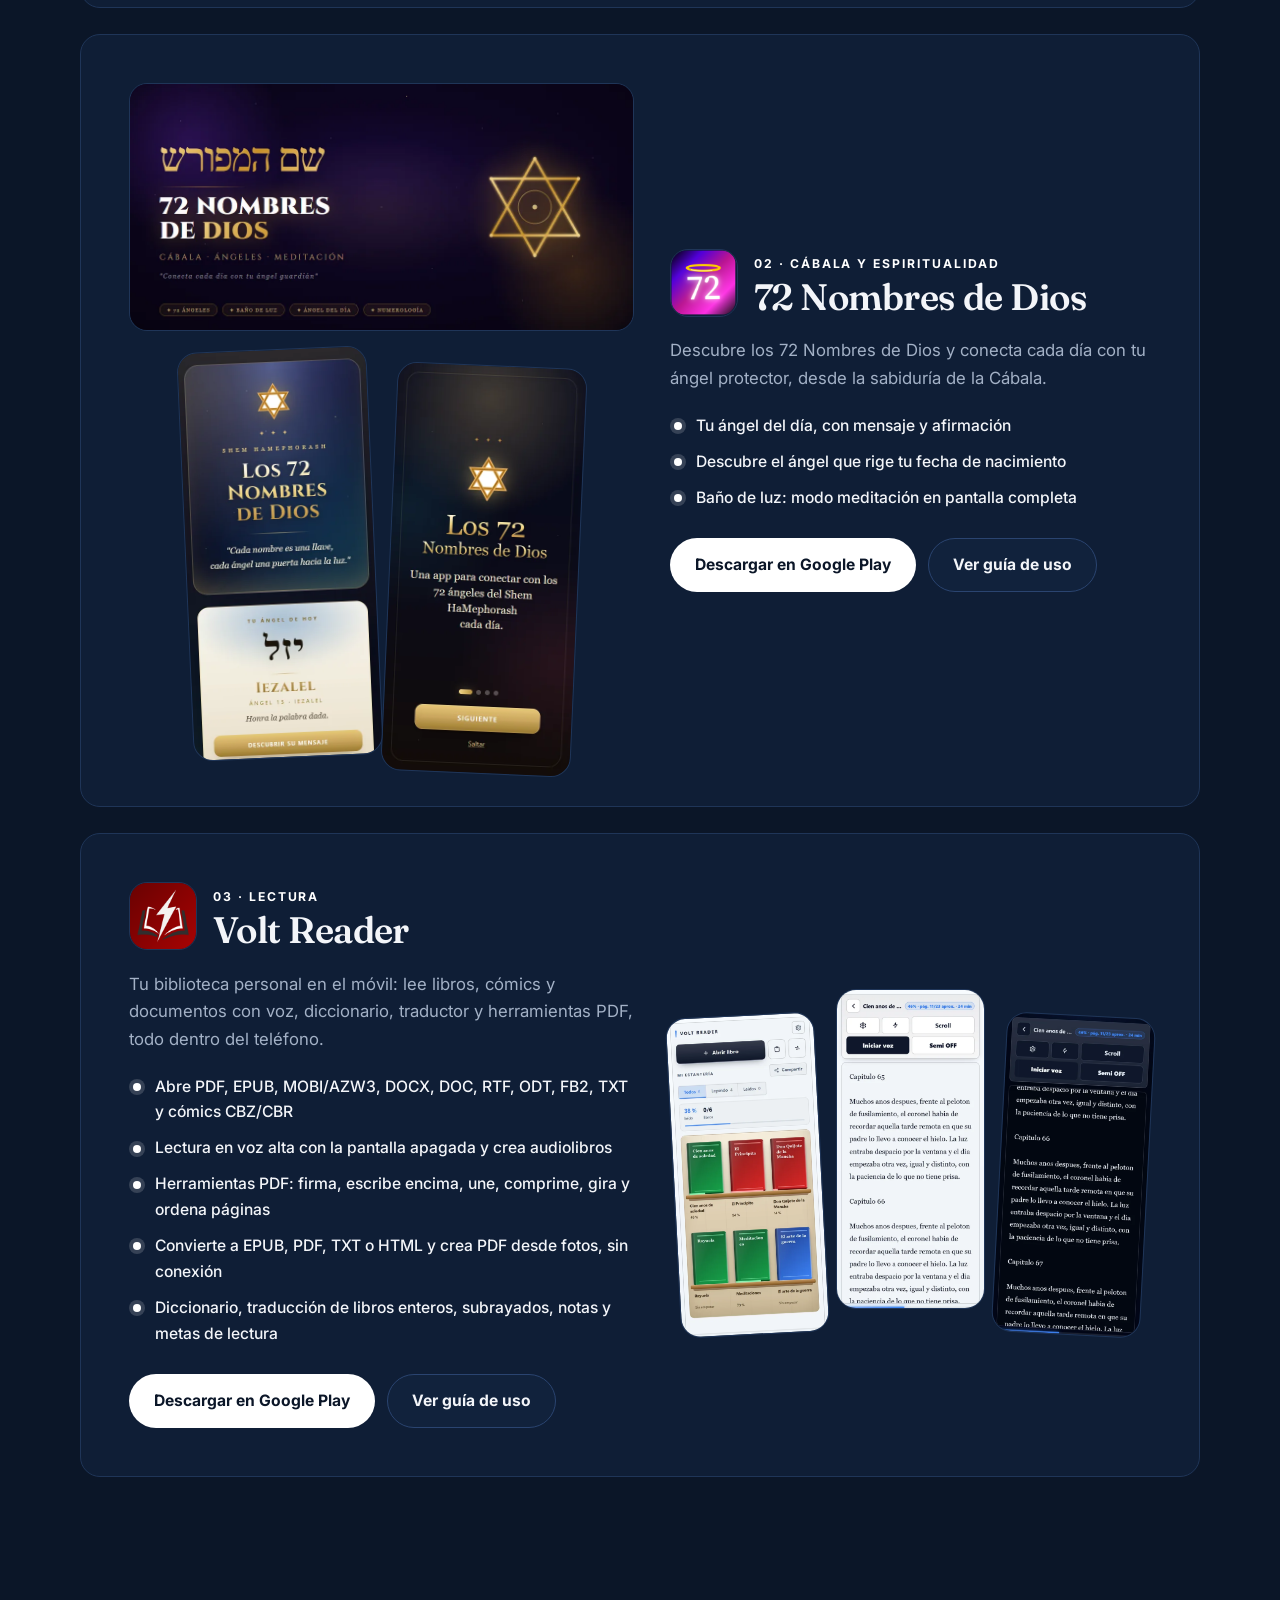
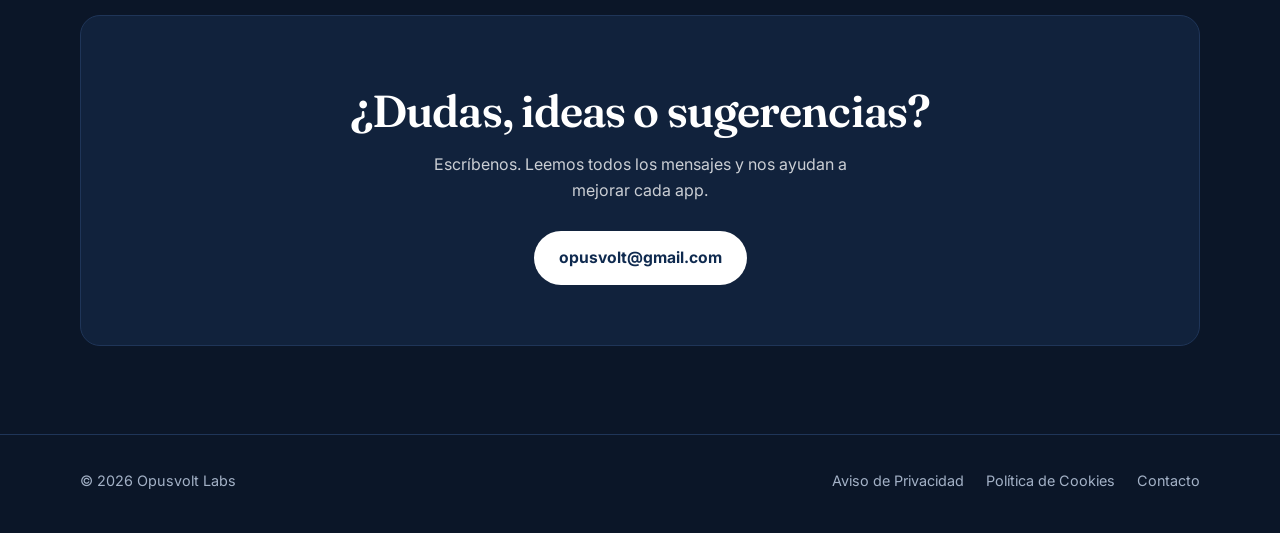
==== commit 6ace2b22: "Modo oscuro azul marino por defecto Co-Authored-By: Claude Opus 5.5 <noreply@anthropic.com>" ====
--- a/index.html
+++ b/index.html
@@ -5,7 +5,7 @@
   <meta name="viewport" content="width=device-width, initial-scale=1.0" />
   <title>Opusvolt Labs | AfirmaFlow, 72 Nombres de Dios y Volt Reader</title>
   <meta name="description" content="Opusvolt Labs: AfirmaFlow, 72 Nombres de Dios y Volt Reader. Apps simples y elegantes para el bienestar, la espiritualidad y la lectura." />
-  <meta name="theme-color" content="#ffffff" />
+  <meta name="theme-color" content="#0b1628" />
   <link rel="canonical" href="https://www.opusvoltlabs.com/" />
   <link rel="icon" type="image/png" href="/favicon.png" />
   <link rel="apple-touch-icon" href="/apple-touch-icon.png" />
@@ -33,7 +33,7 @@
   <link rel="preconnect" href="https://fonts.googleapis.com" />
   <link rel="preconnect" href="https://fonts.gstatic.com" crossorigin />
   <link rel="stylesheet" href="https://fonts.googleapis.com/css2?family=Fraunces:ital,opsz,wght@0,9..144,500;0,9..144,600;1,9..144,500;1,9..144,600&family=Inter:wght@400;500;600;700;800&display=swap" />
-  <script src="/theme.js?v=1"></script>
+  <script src="/theme.js?v=2"></script>
   <link rel="stylesheet" href="/site.css?v=4" />
 </head>
 <body>
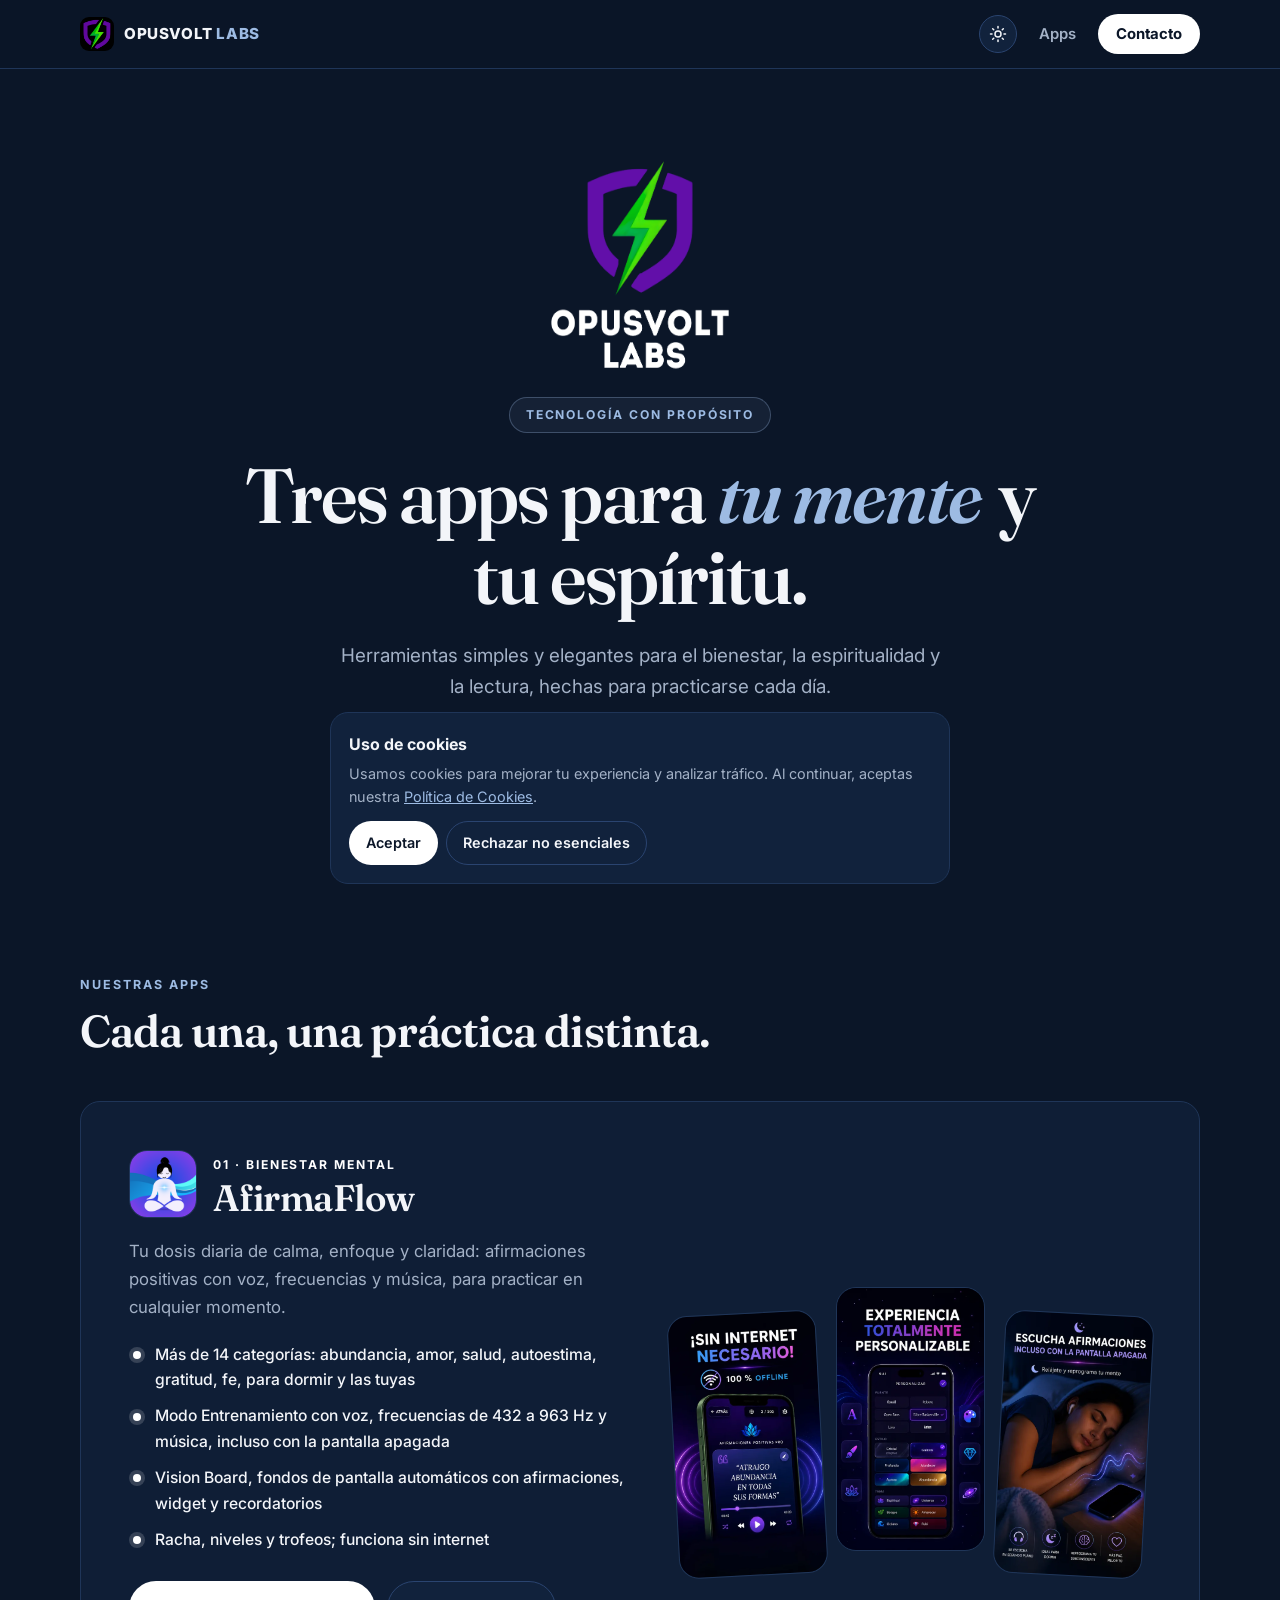
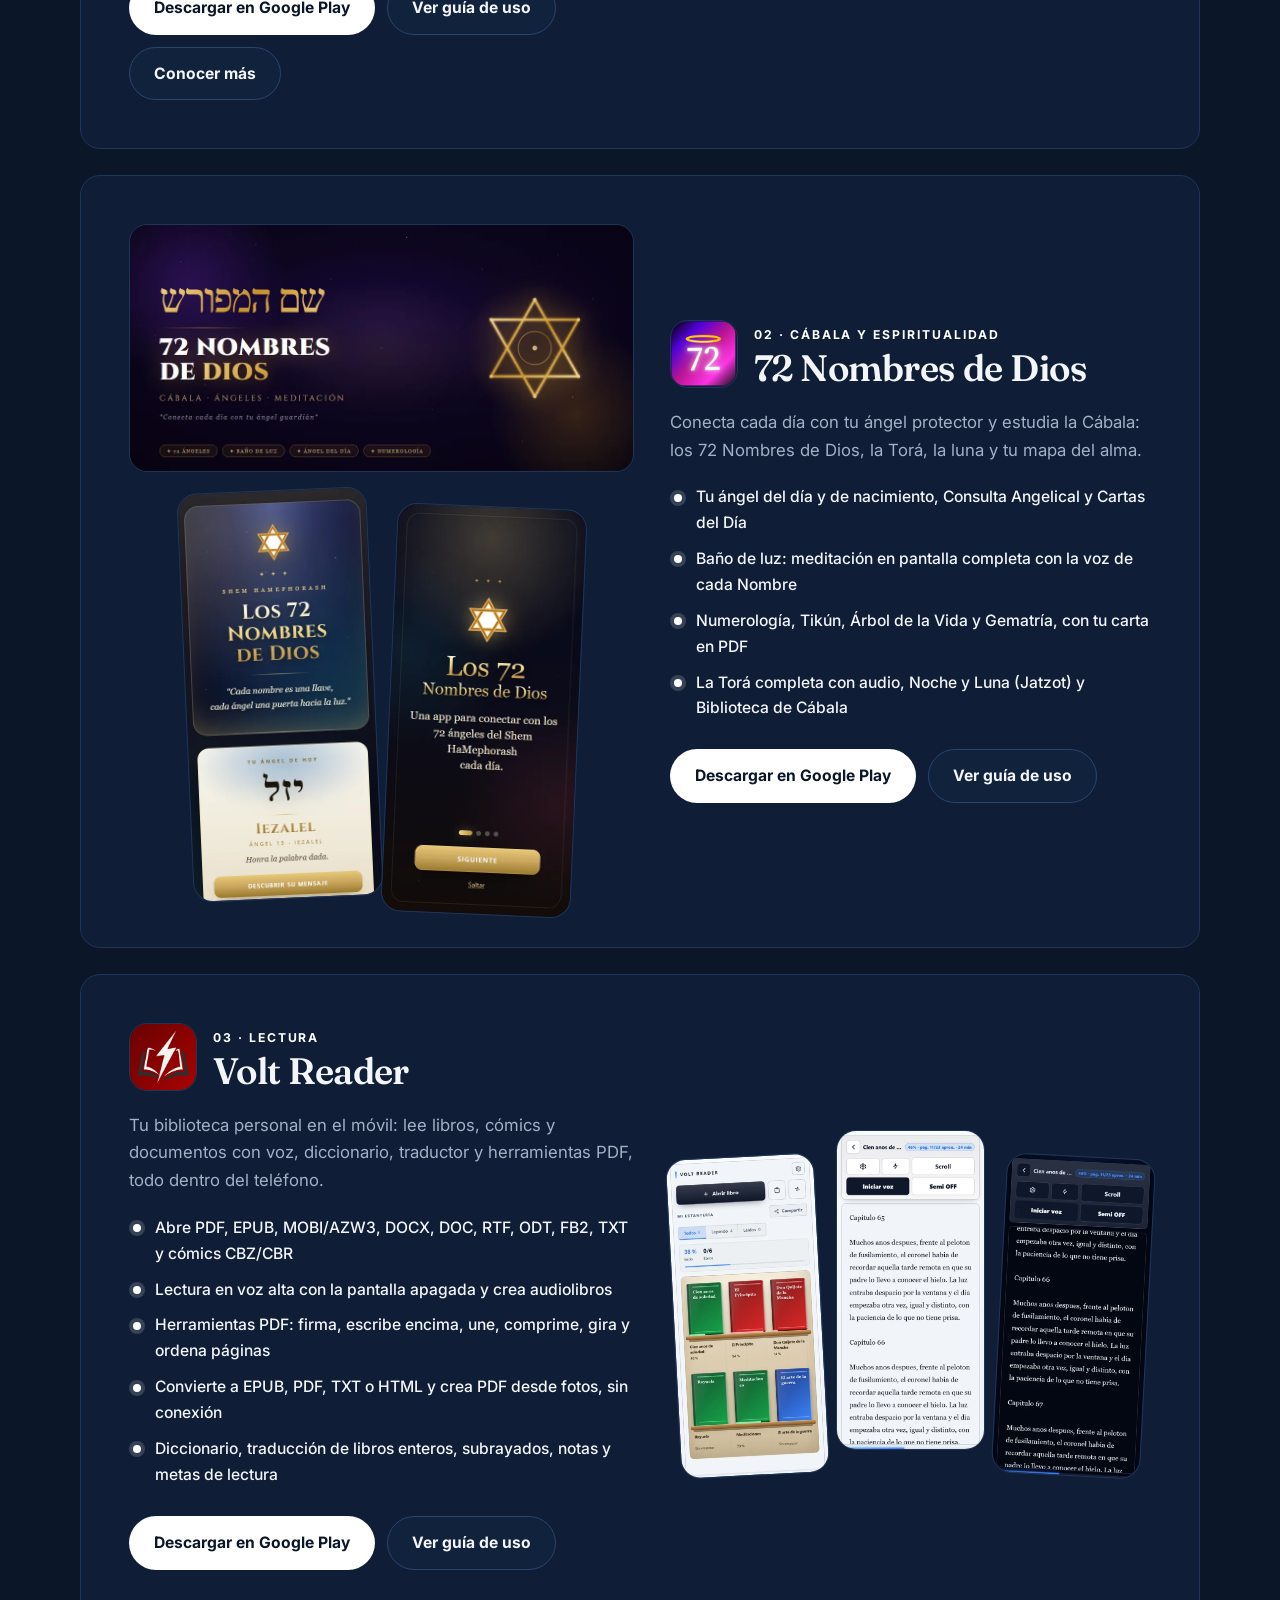
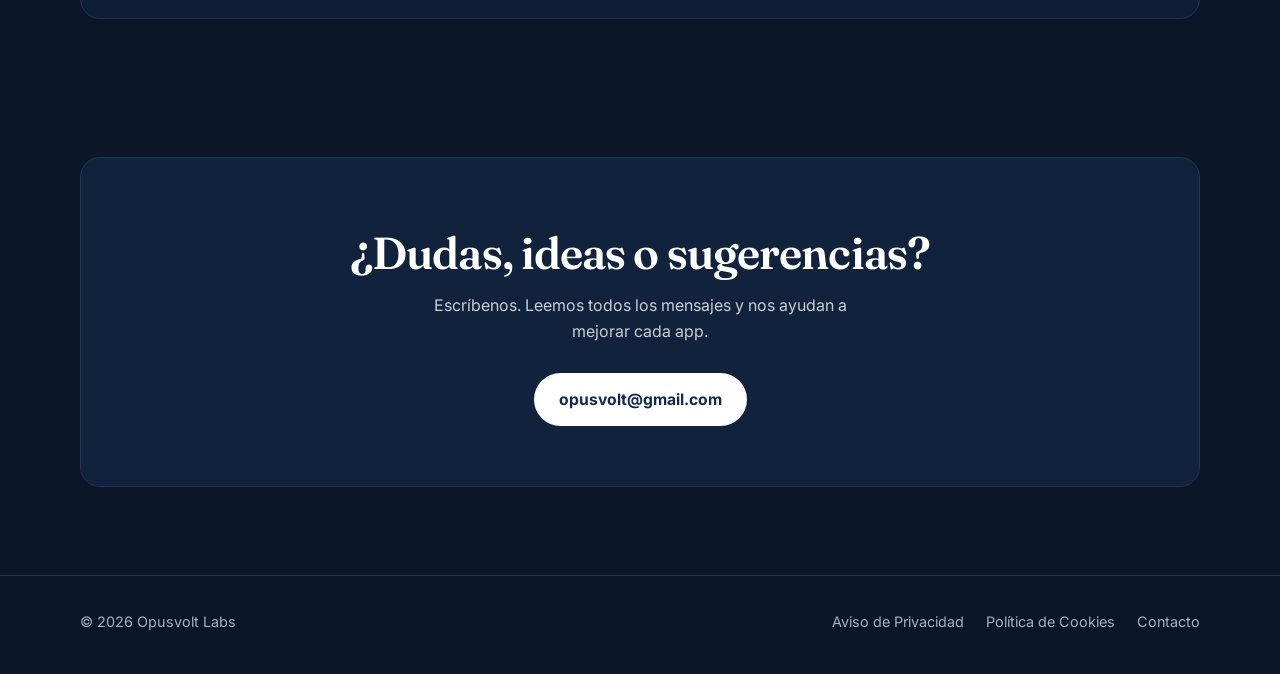
==== commit 9150af08: "Actualizar AfirmaFlow y 72 Nombres de Dios con sus funciones actuales AfirmaFlow: 14 categorias + Mi" ====
--- a/index.html
+++ b/index.html
@@ -78,11 +78,12 @@
               <img class="app-icon" src="/img/icon-afirmaflow.png" alt="Icono de AfirmaFlow" width="68" height="68" />
               <div><span class="app-num">01 · Bienestar mental</span><h3>AfirmaFlow</h3></div>
             </div>
-            <p class="tagline">Tu dosis diaria de calma, enfoque y claridad con afirmaciones positivas, audio inmersivo y práctica constante.</p>
+            <p class="tagline">Tu dosis diaria de calma, enfoque y claridad: afirmaciones positivas con voz, frecuencias y música, para practicar en cualquier momento.</p>
             <ul class="points">
-              <li>100 % offline, sin internet necesario</li>
-              <li>Se escucha incluso con la pantalla apagada</li>
-              <li>Fuentes, estilos y temas totalmente personalizables</li>
+              <li>Más de 14 categorías: abundancia, amor, salud, autoestima, gratitud, fe, para dormir y las tuyas</li>
+              <li>Modo Entrenamiento con voz, frecuencias de 432 a 963 Hz y música, incluso con la pantalla apagada</li>
+              <li>Vision Board, fondos de pantalla automáticos con afirmaciones, widget y recordatorios</li>
+              <li>Racha, niveles y trofeos; funciona sin internet</li>
             </ul>
             <div class="hero-actions">
               <a class="btn btn-play" href="https://play.google.com/store/apps/details?id=com.volt.afirmaciones" target="_blank" rel="noopener noreferrer">Descargar en Google Play</a>
@@ -103,11 +104,12 @@
               <img class="app-icon" src="/img/icon-72.png?v=2" alt="Icono de 72 Nombres de Dios" width="68" height="68" />
               <div><span class="app-num">02 · Cábala y espiritualidad</span><h3>72 Nombres de Dios</h3></div>
             </div>
-            <p class="tagline">Descubre los 72 Nombres de Dios y conecta cada día con tu ángel protector, desde la sabiduría de la Cábala.</p>
+            <p class="tagline">Conecta cada día con tu ángel protector y estudia la Cábala: los 72 Nombres de Dios, la Torá, la luna y tu mapa del alma.</p>
             <ul class="points">
-              <li>Tu ángel del día, con mensaje y afirmación</li>
-              <li>Descubre el ángel que rige tu fecha de nacimiento</li>
-              <li>Baño de luz: modo meditación en pantalla completa</li>
+              <li>Tu ángel del día y de nacimiento, Consulta Angelical y Cartas del Día</li>
+              <li>Baño de luz: meditación en pantalla completa con la voz de cada Nombre</li>
+              <li>Numerología, Tikún, Árbol de la Vida y Gematría, con tu carta en PDF</li>
+              <li>La Torá completa con audio, Noche y Luna (Jatzot) y Biblioteca de Cábala</li>
             </ul>
             <div class="hero-actions">
               <a class="btn btn-play" href="https://play.google.com/store/apps/details?id=com.volt.angeles72" target="_blank" rel="noopener noreferrer">Descargar en Google Play</a>
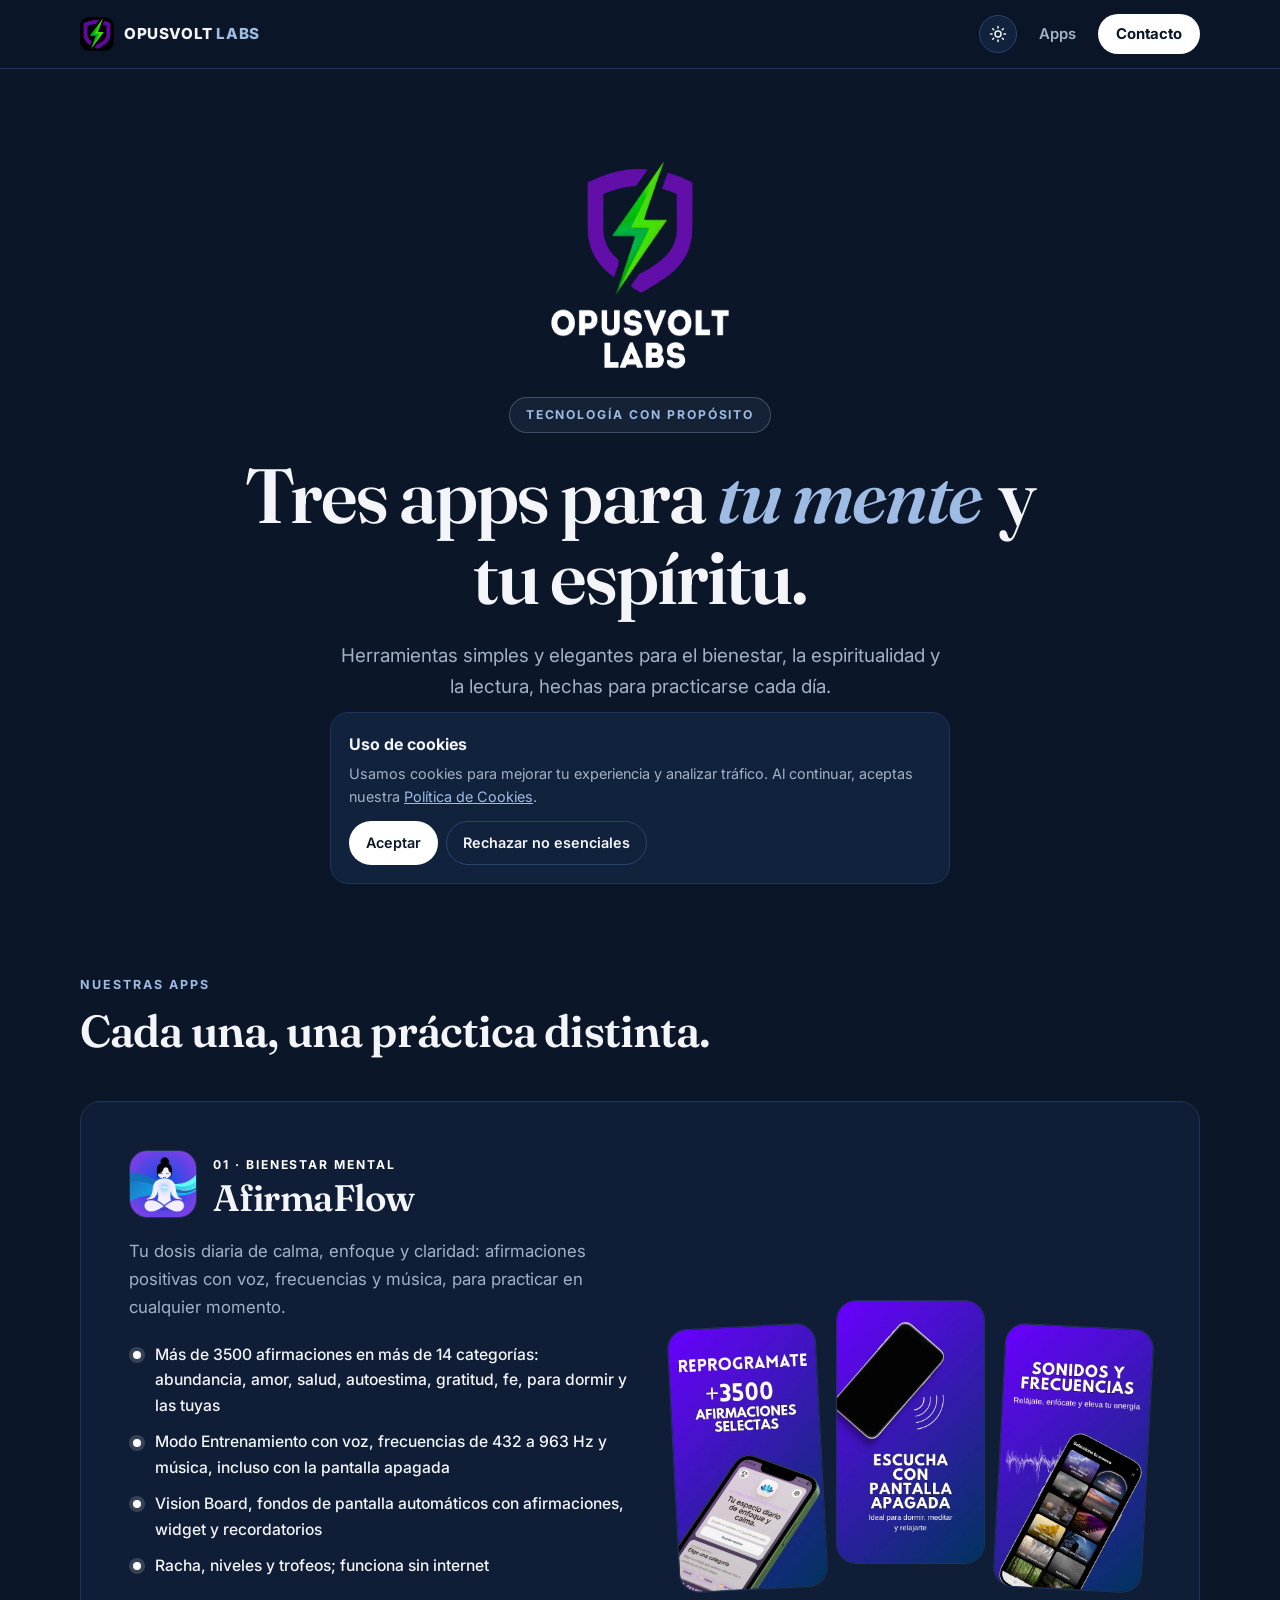
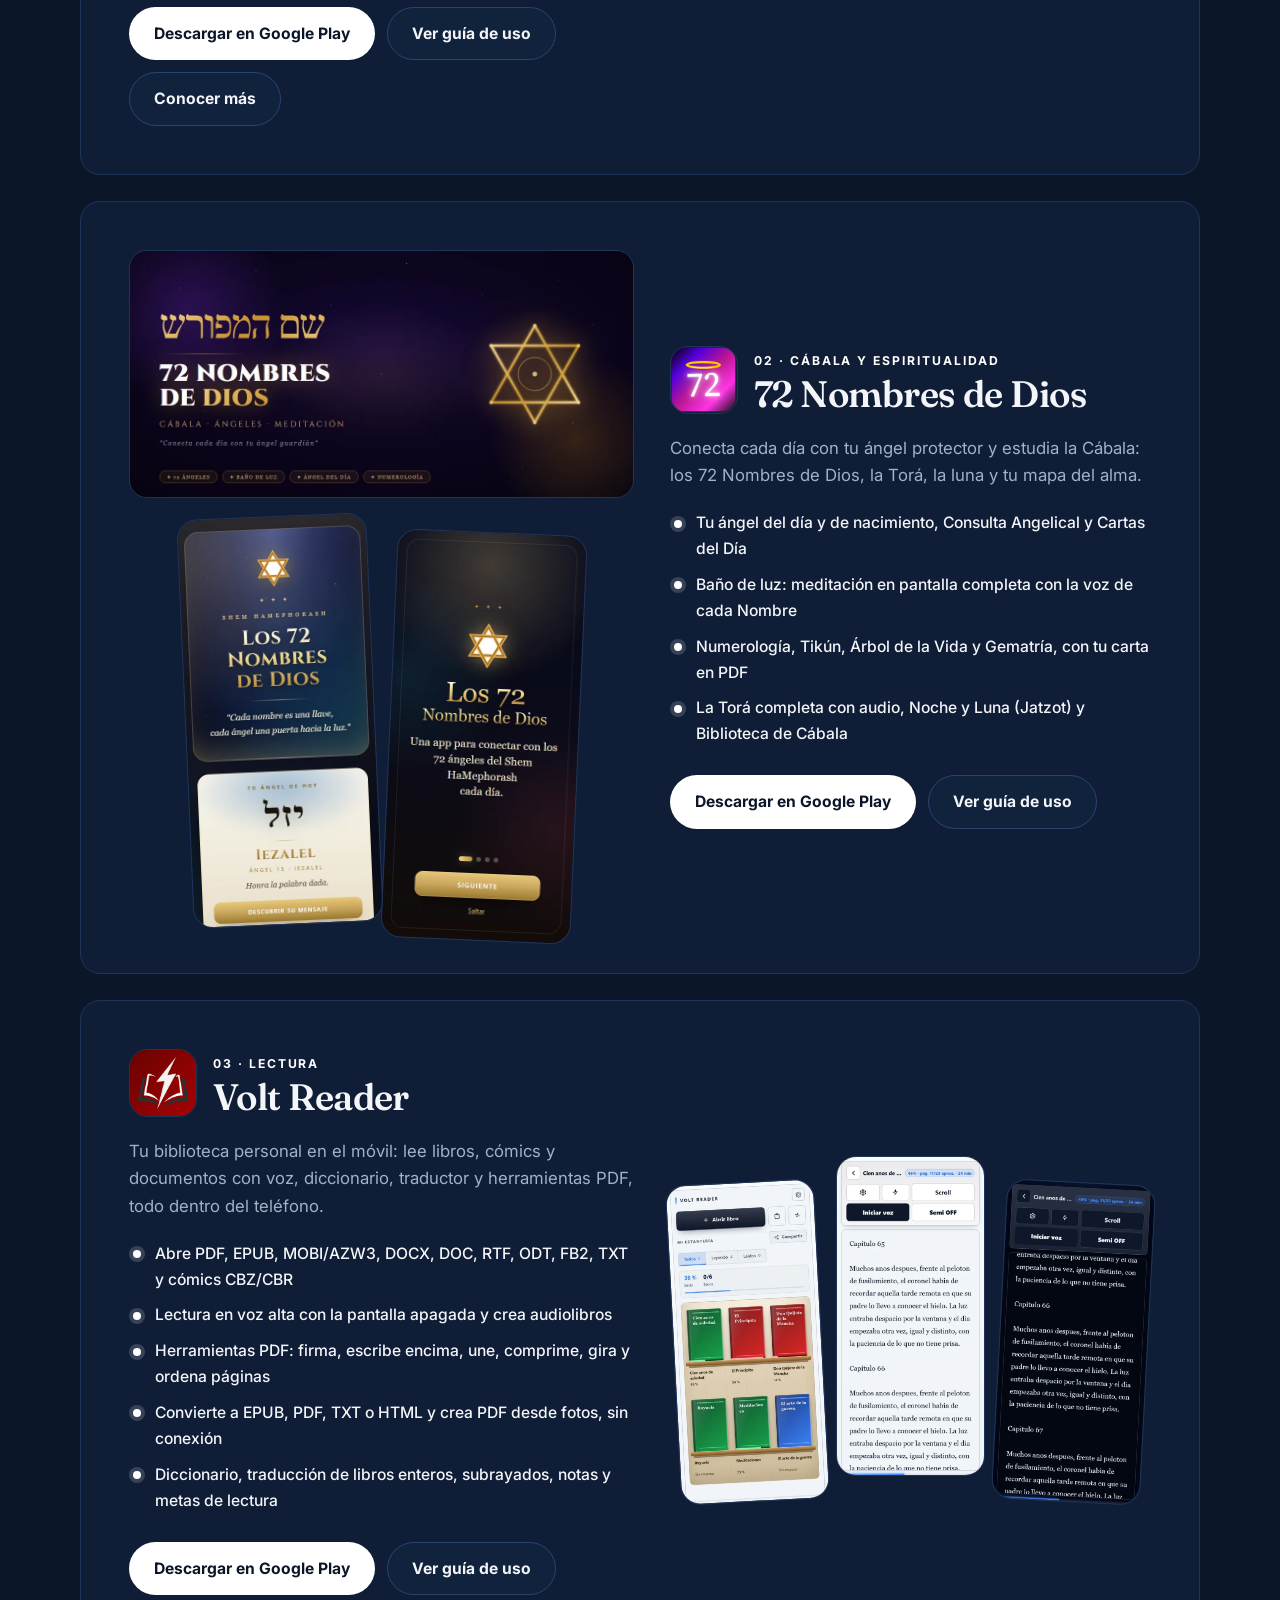
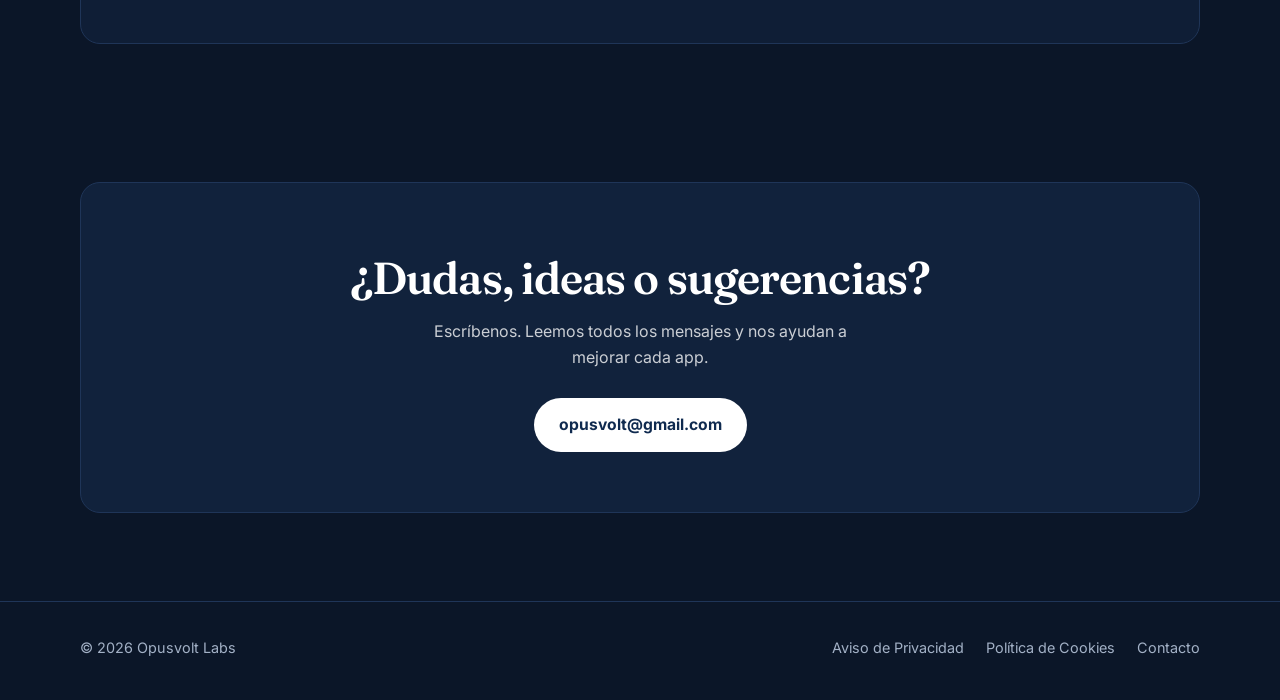
==== commit 7dad48b0: "AfirmaFlow: nuevas imagenes promocionales y +3500 afirmaciones Co-Authored-By: Claude Opus 5.5 <nore" ====
--- a/index.html
+++ b/index.html
@@ -80,7 +80,7 @@
             </div>
             <p class="tagline">Tu dosis diaria de calma, enfoque y claridad: afirmaciones positivas con voz, frecuencias y música, para practicar en cualquier momento.</p>
             <ul class="points">
-              <li>Más de 14 categorías: abundancia, amor, salud, autoestima, gratitud, fe, para dormir y las tuyas</li>
+              <li>Más de 3500 afirmaciones en más de 14 categorías: abundancia, amor, salud, autoestima, gratitud, fe, para dormir y las tuyas</li>
               <li>Modo Entrenamiento con voz, frecuencias de 432 a 963 Hz y música, incluso con la pantalla apagada</li>
               <li>Vision Board, fondos de pantalla automáticos con afirmaciones, widget y recordatorios</li>
               <li>Racha, niveles y trofeos; funciona sin internet</li>
@@ -92,9 +92,9 @@
             </div>
           </div>
           <div class="shots" aria-label="Capturas de AfirmaFlow">
-            <img class="shot" src="/img/afirmaflow-1.webp" alt="Reproductor de afirmaciones, 100 % offline" width="480" height="853" loading="lazy" />
-            <img class="shot" src="/img/afirmaflow-2.webp" alt="Personalización de fuentes, estilos y temas" width="480" height="853" loading="lazy" />
-            <img class="shot" src="/img/afirmaflow-3.webp" alt="Afirmaciones con la pantalla apagada" width="480" height="853" loading="lazy" />
+            <img class="shot" src="/img/afirmaflow-n1.webp" alt="Reprográmate con más de 3500 afirmaciones selectas" width="450" height="800" loading="lazy" />
+            <img class="shot" src="/img/afirmaflow-n6.webp" alt="Escucha con la pantalla apagada: ideal para dormir, meditar y relajarte" width="450" height="800" loading="lazy" />
+            <img class="shot" src="/img/afirmaflow-n7.webp" alt="Sonidos y frecuencias para relajarte, enfocarte y elevar tu energía" width="450" height="800" loading="lazy" />
           </div>
         </article>
 
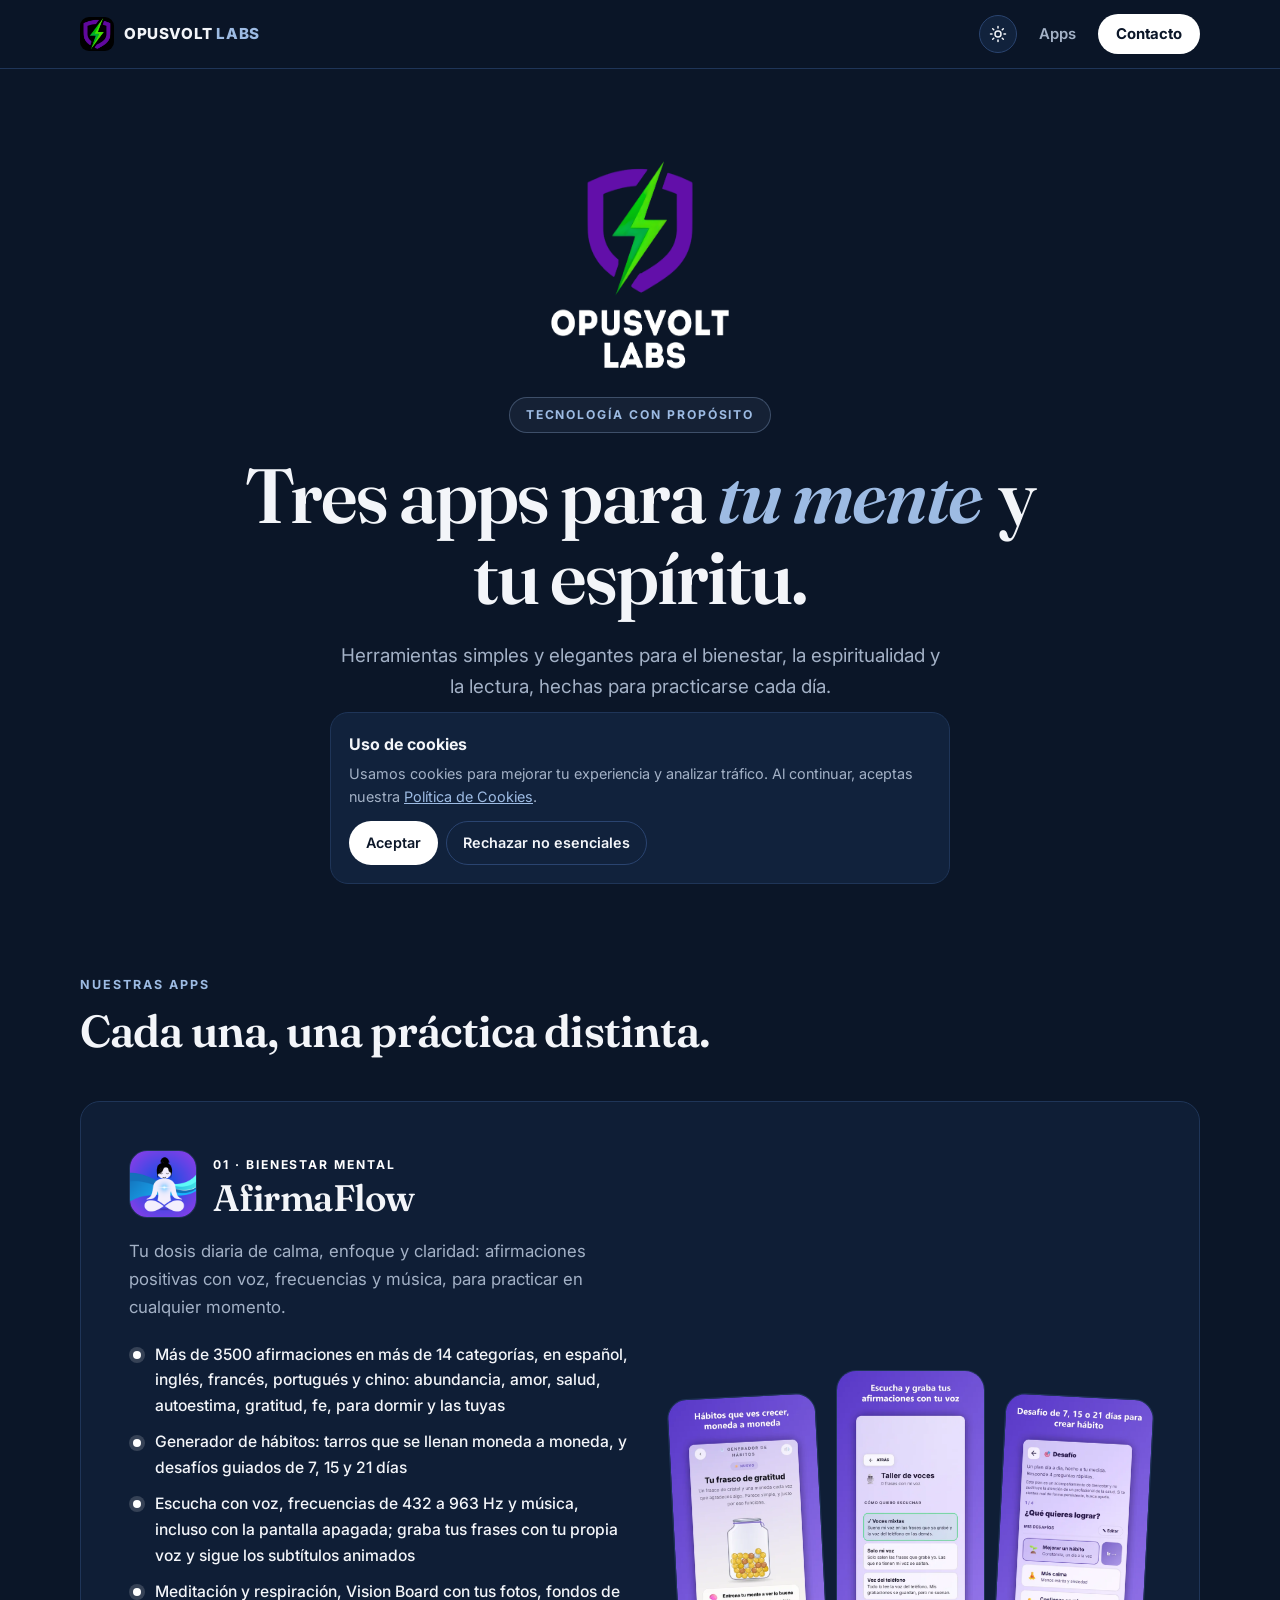
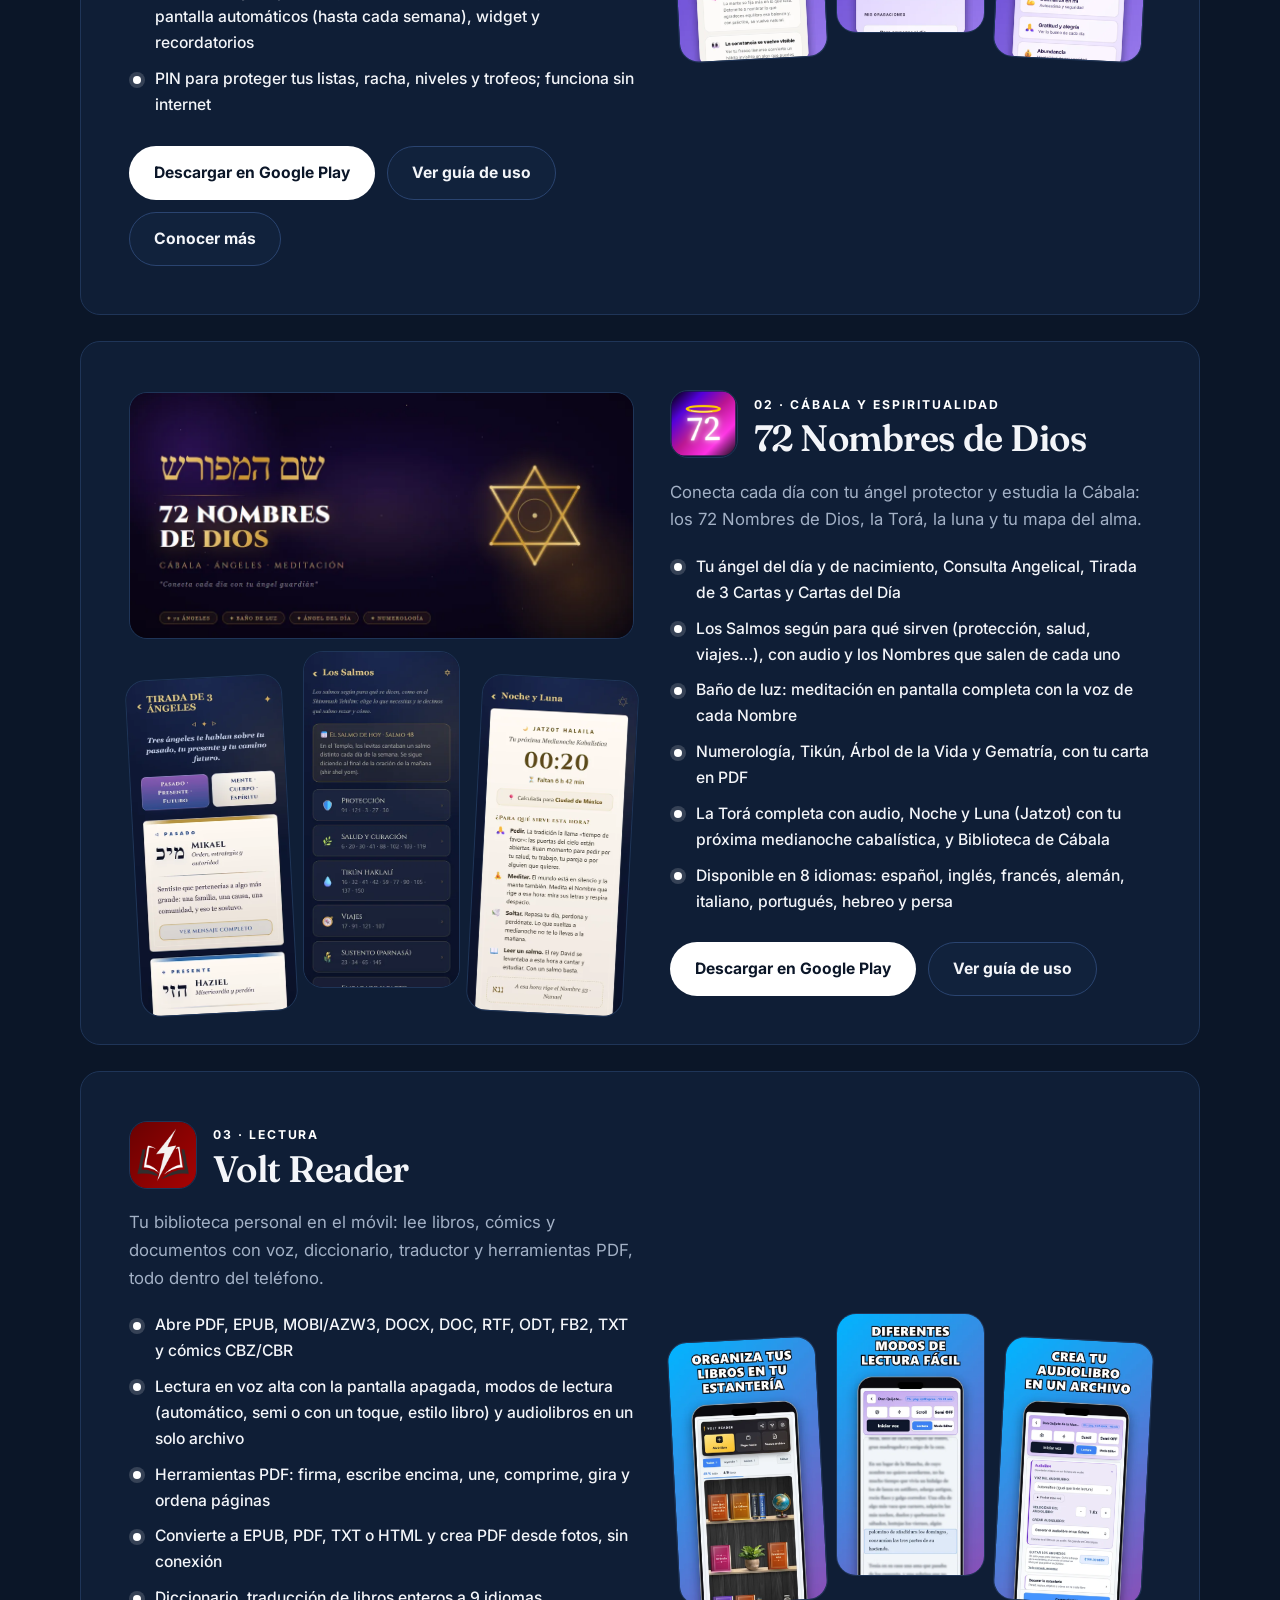
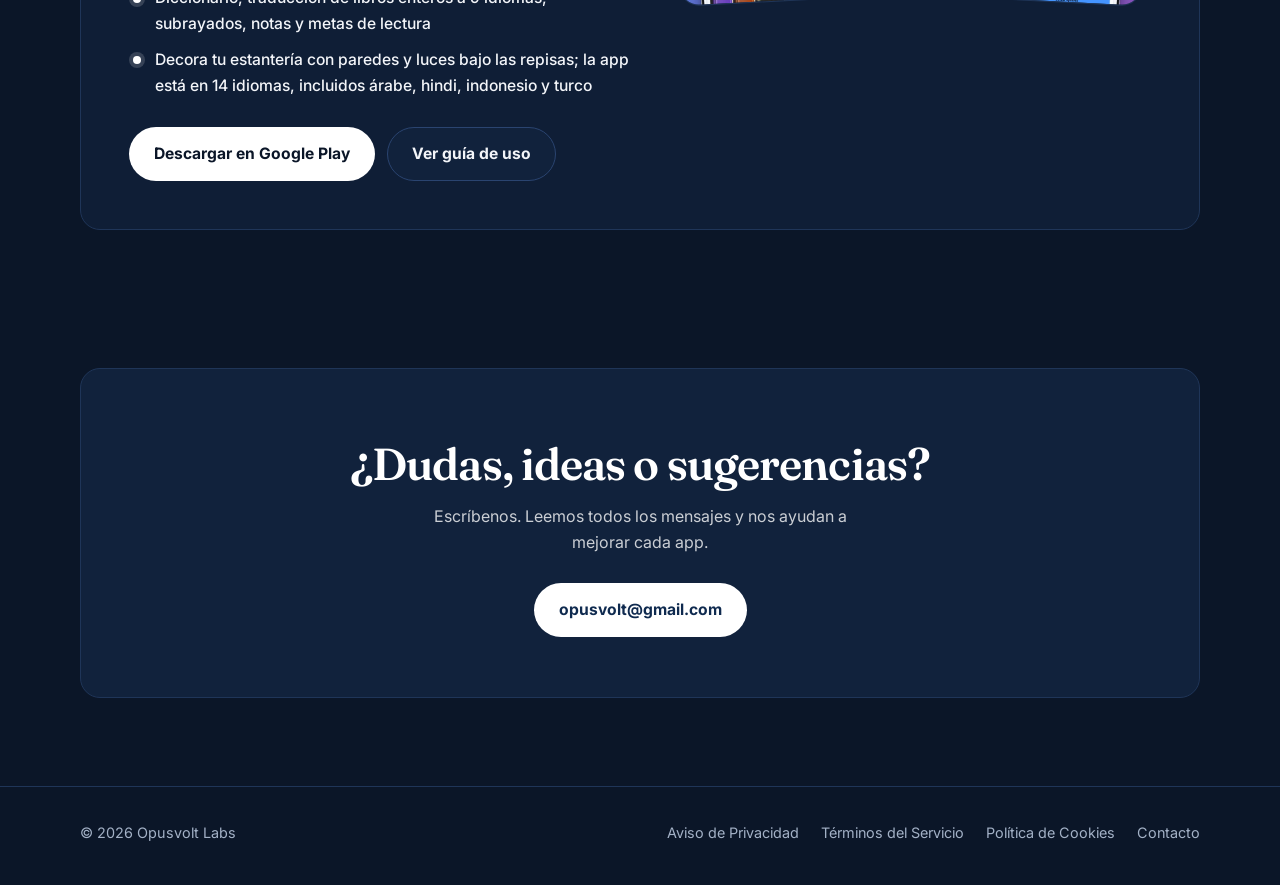
==== commit 49191891: "Web: capturas nuevas y datos actualizados de AfirmaFlow, 72 Nombres de Dios y Volt Reader Co-Authore" ====
--- a/index.html
+++ b/index.html
@@ -80,10 +80,11 @@
             </div>
             <p class="tagline">Tu dosis diaria de calma, enfoque y claridad: afirmaciones positivas con voz, frecuencias y música, para practicar en cualquier momento.</p>
             <ul class="points">
-              <li>Más de 3500 afirmaciones en más de 14 categorías: abundancia, amor, salud, autoestima, gratitud, fe, para dormir y las tuyas</li>
-              <li>Modo Entrenamiento con voz, frecuencias de 432 a 963 Hz y música, incluso con la pantalla apagada</li>
-              <li>Vision Board, fondos de pantalla automáticos con afirmaciones, widget y recordatorios</li>
-              <li>Racha, niveles y trofeos; funciona sin internet</li>
+              <li>Más de 3500 afirmaciones en más de 14 categorías, en español, inglés, francés, portugués y chino: abundancia, amor, salud, autoestima, gratitud, fe, para dormir y las tuyas</li>
+              <li>Generador de hábitos: tarros que se llenan moneda a moneda, y desafíos guiados de 7, 15 y 21 días</li>
+              <li>Escucha con voz, frecuencias de 432 a 963 Hz y música, incluso con la pantalla apagada; graba tus frases con tu propia voz y sigue los subtítulos animados</li>
+              <li>Meditación y respiración, Vision Board con tus fotos, fondos de pantalla automáticos (hasta cada semana), widget y recordatorios</li>
+              <li>PIN para proteger tus listas, racha, niveles y trofeos; funciona sin internet</li>
             </ul>
             <div class="hero-actions">
               <a class="btn btn-play" href="https://play.google.com/store/apps/details?id=com.volt.afirmaciones" target="_blank" rel="noopener noreferrer">Descargar en Google Play</a>
@@ -92,9 +93,9 @@
             </div>
           </div>
           <div class="shots" aria-label="Capturas de AfirmaFlow">
-            <img class="shot" src="/img/afirmaflow-n1.webp" alt="Reprográmate con más de 3500 afirmaciones selectas" width="450" height="800" loading="lazy" />
-            <img class="shot" src="/img/afirmaflow-n6.webp" alt="Escucha con la pantalla apagada: ideal para dormir, meditar y relajarte" width="450" height="800" loading="lazy" />
-            <img class="shot" src="/img/afirmaflow-n7.webp" alt="Sonidos y frecuencias para relajarte, enfocarte y elevar tu energía" width="450" height="800" loading="lazy" />
+            <img class="shot" src="/img/afirmaflow-v2-2.webp" alt="Generador de hábitos: tu frasco de gratitud se llena moneda a moneda" width="450" height="800" loading="lazy" />
+            <img class="shot" src="/img/afirmaflow-v2-3.webp" alt="Taller de voces: escucha y graba tus afirmaciones con tu voz" width="450" height="800" loading="lazy" />
+            <img class="shot" src="/img/afirmaflow-v2-6.webp" alt="Desafíos de 7, 15 y 21 días para crear un hábito" width="450" height="800" loading="lazy" />
           </div>
         </article>
 
@@ -106,10 +107,12 @@
             </div>
             <p class="tagline">Conecta cada día con tu ángel protector y estudia la Cábala: los 72 Nombres de Dios, la Torá, la luna y tu mapa del alma.</p>
             <ul class="points">
-              <li>Tu ángel del día y de nacimiento, Consulta Angelical y Cartas del Día</li>
+              <li>Tu ángel del día y de nacimiento, Consulta Angelical, Tirada de 3 Cartas y Cartas del Día</li>
+              <li>Los Salmos según para qué sirven (protección, salud, viajes…), con audio y los Nombres que salen de cada uno</li>
               <li>Baño de luz: meditación en pantalla completa con la voz de cada Nombre</li>
               <li>Numerología, Tikún, Árbol de la Vida y Gematría, con tu carta en PDF</li>
-              <li>La Torá completa con audio, Noche y Luna (Jatzot) y Biblioteca de Cábala</li>
+              <li>La Torá completa con audio, Noche y Luna (Jatzot) con tu próxima medianoche cabalística, y Biblioteca de Cábala</li>
+              <li>Disponible en 8 idiomas: español, inglés, francés, alemán, italiano, portugués, hebreo y persa</li>
             </ul>
             <div class="hero-actions">
               <a class="btn btn-play" href="https://play.google.com/store/apps/details?id=com.volt.angeles72" target="_blank" rel="noopener noreferrer">Descargar en Google Play</a>
@@ -118,9 +121,10 @@
           </div>
           <div>
             <img class="feature-img" src="/img/feature-72.webp" alt="Los 72 Nombres de Dios: cada nombre es una llave" width="1024" height="500" loading="lazy" />
-            <div class="shots duo" aria-label="Capturas de 72 Nombres de Dios">
-              <img class="shot" src="/img/72-1.webp" alt="Pantalla de inicio con el ángel del día" width="390" height="844" loading="lazy" />
-              <img class="shot" src="/img/72-2.webp" alt="Introducción a los 72 Nombres de Dios" width="390" height="844" loading="lazy" />
+            <div class="shots" aria-label="Capturas de 72 Nombres de Dios">
+              <img class="shot" src="/img/72-v2-1.webp" alt="Tirada de 3 ángeles: pasado, presente y futuro" width="390" height="845" loading="lazy" />
+              <img class="shot" src="/img/72-v2-2.webp" alt="Salmo 91 con audio y los Nombres que salen de él" width="390" height="845" loading="lazy" />
+              <img class="shot" src="/img/72-v2-3.webp" alt="Noche y Luna: cuenta atrás hasta tu próxima medianoche cabalística" width="390" height="845" loading="lazy" />
             </div>
           </div>
         </article>
@@ -134,10 +138,11 @@
             <p class="tagline">Tu biblioteca personal en el móvil: lee libros, cómics y documentos con voz, diccionario, traductor y herramientas PDF, todo dentro del teléfono.</p>
             <ul class="points">
               <li>Abre PDF, EPUB, MOBI/AZW3, DOCX, DOC, RTF, ODT, FB2, TXT y cómics CBZ/CBR</li>
-              <li>Lectura en voz alta con la pantalla apagada y crea audiolibros</li>
+              <li>Lectura en voz alta con la pantalla apagada, modos de lectura (automático, semi o con un toque, estilo libro) y audiolibros en un solo archivo</li>
               <li>Herramientas PDF: firma, escribe encima, une, comprime, gira y ordena páginas</li>
               <li>Convierte a EPUB, PDF, TXT o HTML y crea PDF desde fotos, sin conexión</li>
-              <li>Diccionario, traducción de libros enteros, subrayados, notas y metas de lectura</li>
+              <li>Diccionario, traducción de libros enteros a 9 idiomas, subrayados, notas y metas de lectura</li>
+              <li>Decora tu estantería con paredes y luces bajo las repisas; la app está en 14 idiomas, incluidos árabe, hindi, indonesio y turco</li>
             </ul>
             <div class="hero-actions">
               <a class="btn btn-play" href="https://play.google.com/store/apps/details?id=com.voltpdf.app" target="_blank" rel="noopener noreferrer">Descargar en Google Play</a>
@@ -145,9 +150,9 @@
             </div>
           </div>
           <div class="shots" aria-label="Capturas de Volt Reader">
-            <img class="shot" src="/img/voltreader-1.webp" alt="Estantería con tus libros" width="480" height="1038" loading="lazy" />
-            <img class="shot" src="/img/voltreader-2.webp" alt="Lectura con controles de voz" width="480" height="1038" loading="lazy" />
-            <img class="shot" src="/img/voltreader-3.webp" alt="Modo oscuro" width="480" height="1038" loading="lazy" />
+            <img class="shot" src="/img/voltreader-v2-1.webp" alt="Organiza tus libros en tu estantería" width="450" height="800" loading="lazy" />
+            <img class="shot" src="/img/voltreader-v2-2.webp" alt="Diferentes modos de lectura fácil" width="450" height="800" loading="lazy" />
+            <img class="shot" src="/img/voltreader-v2-3.webp" alt="Crea tu audiolibro en un archivo" width="450" height="800" loading="lazy" />
           </div>
         </article>
 
@@ -172,6 +177,7 @@
       <div>© 2026 Opusvolt Labs</div>
       <div class="legal-links">
         <a href="/aviso-privacidad.html">Aviso de Privacidad</a>
+        <a href="/terminos-servicio.html">Términos del Servicio</a>
         <a href="/politica-cookies.html">Política de Cookies</a>
         <a href="mailto:opusvolt@gmail.com">Contacto</a>
       </div>
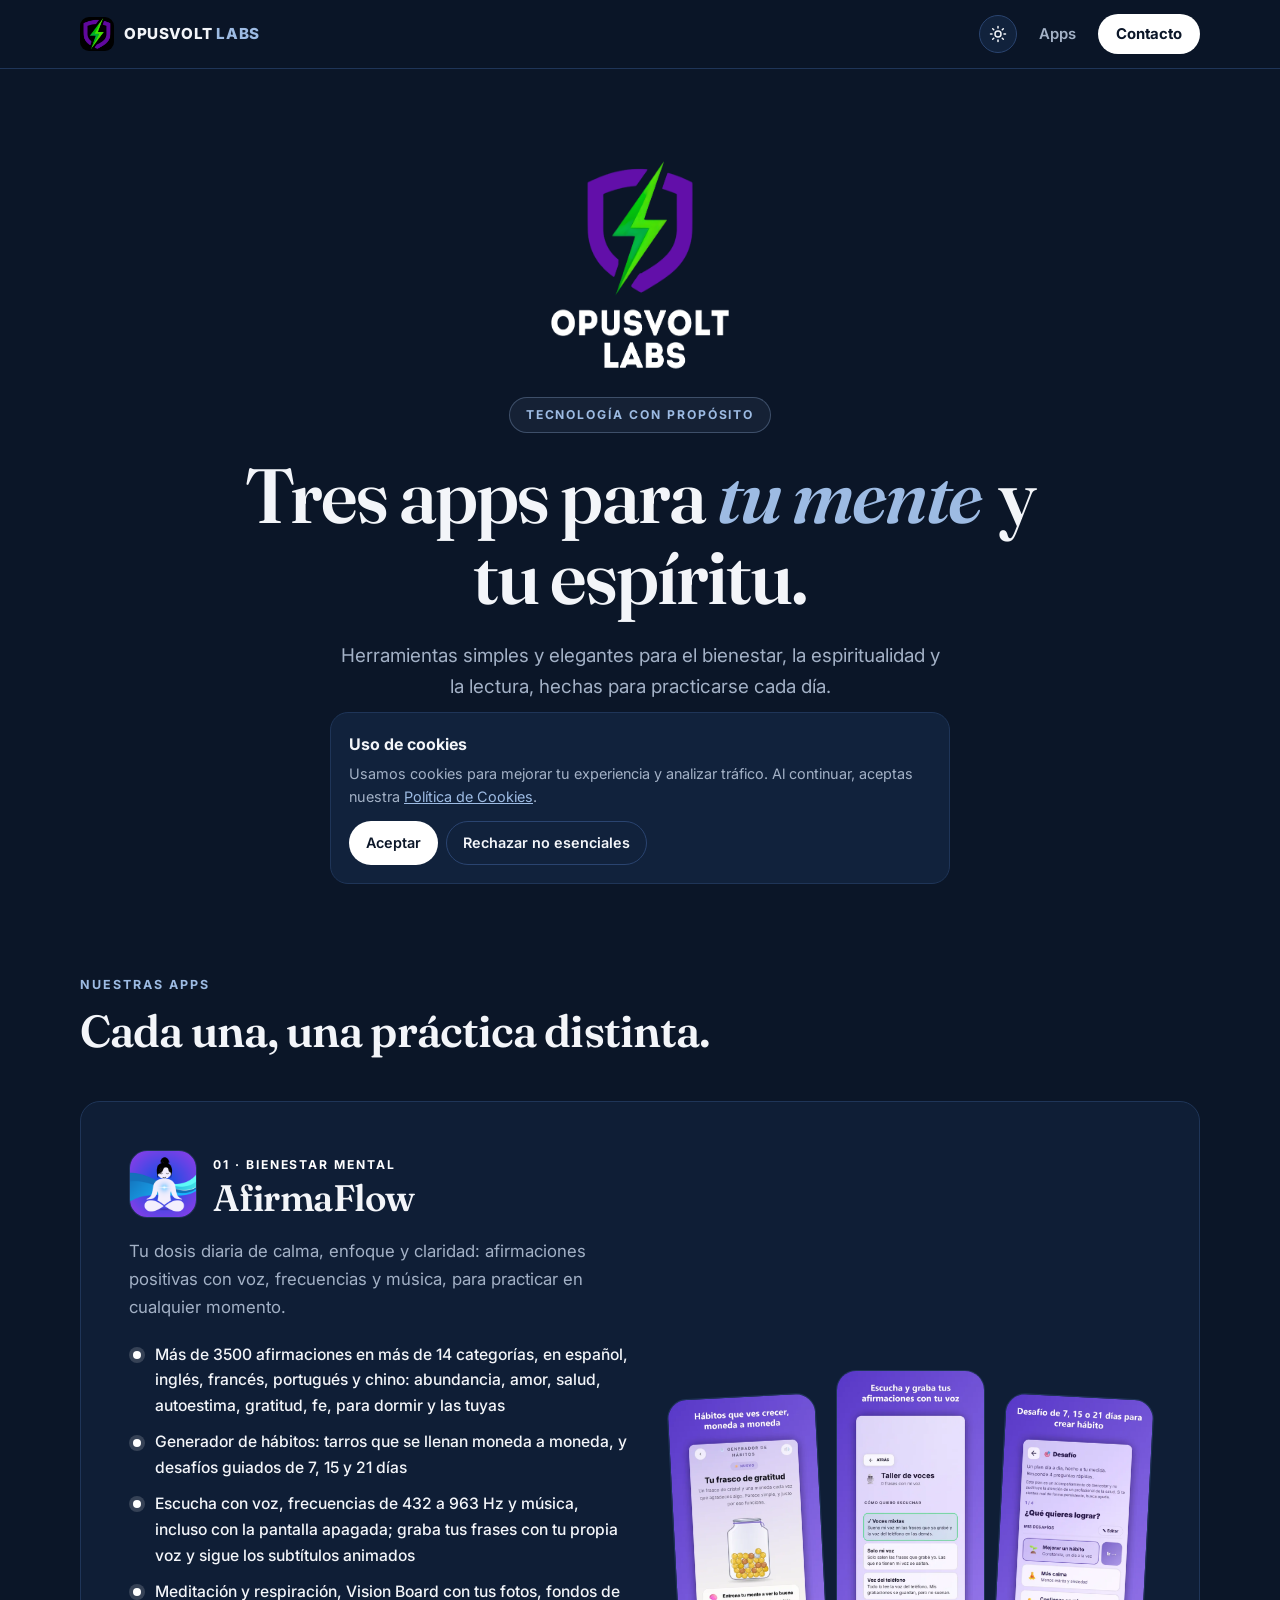
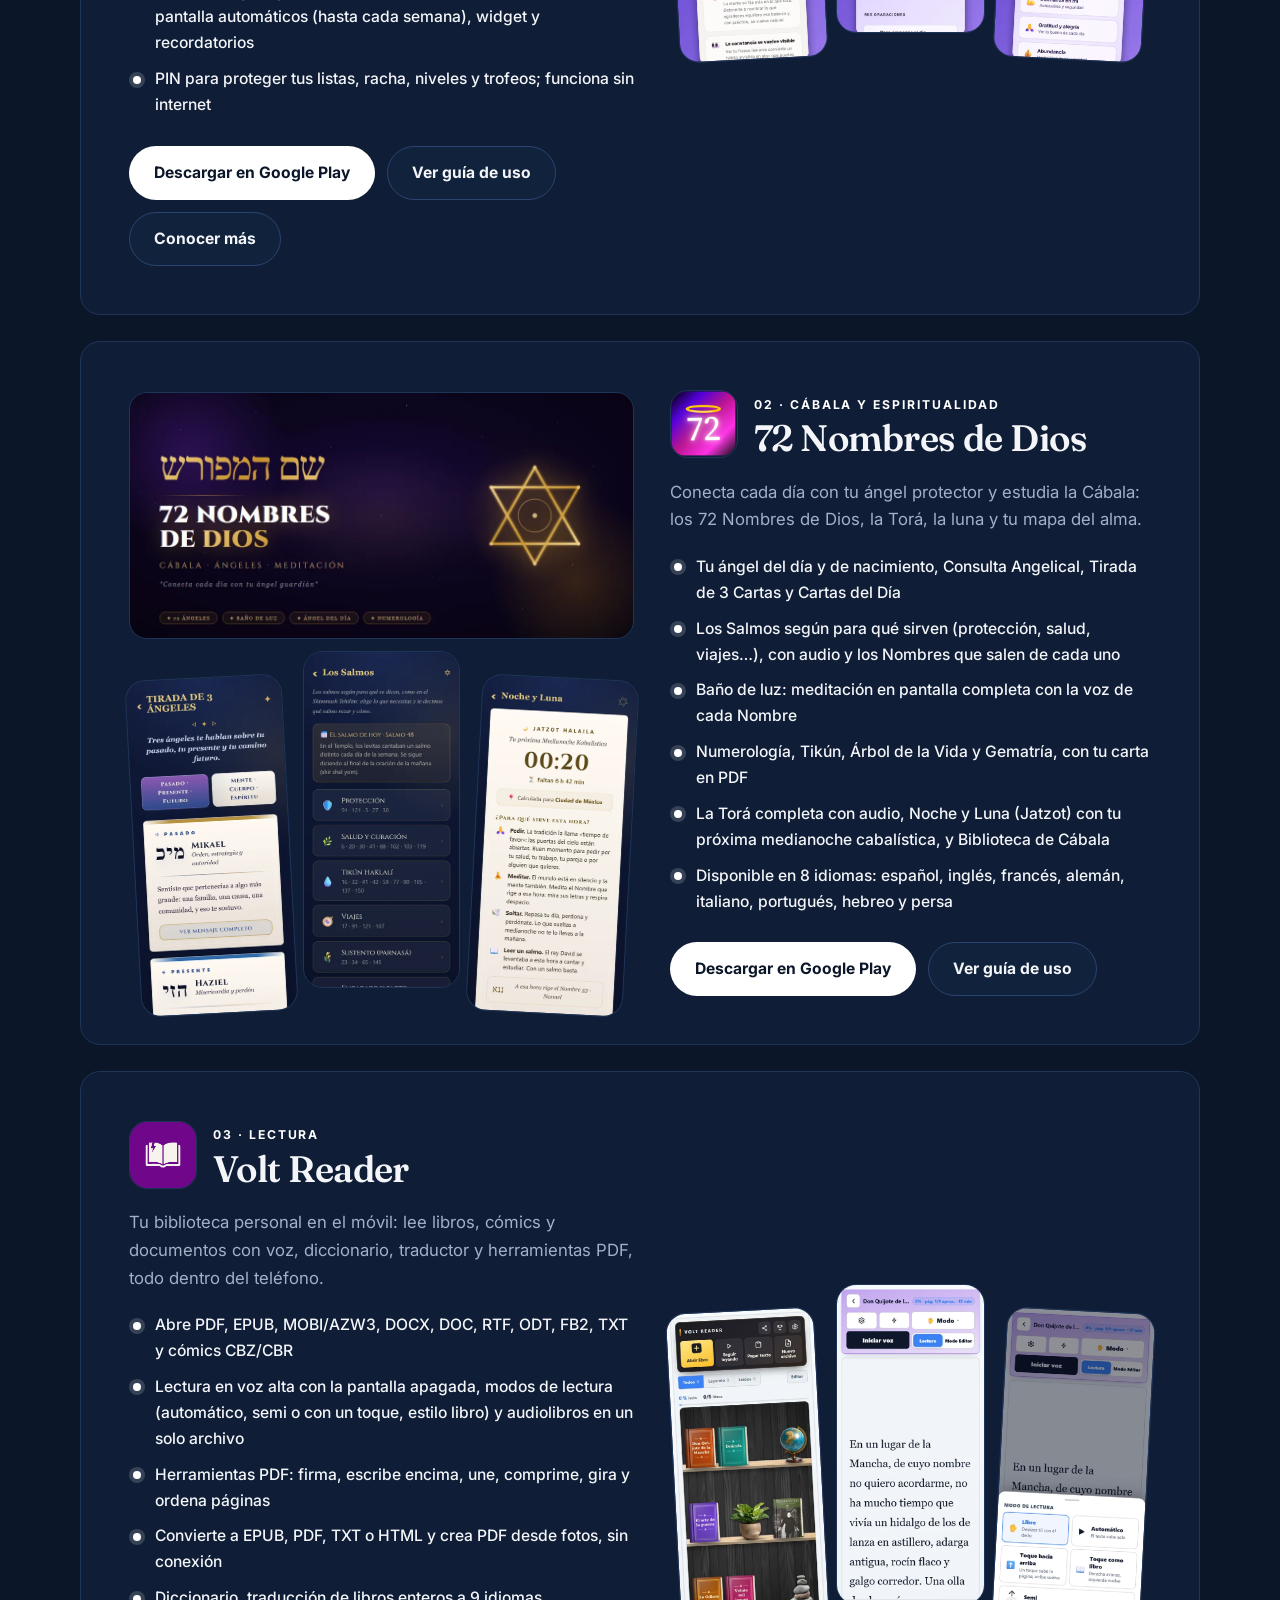
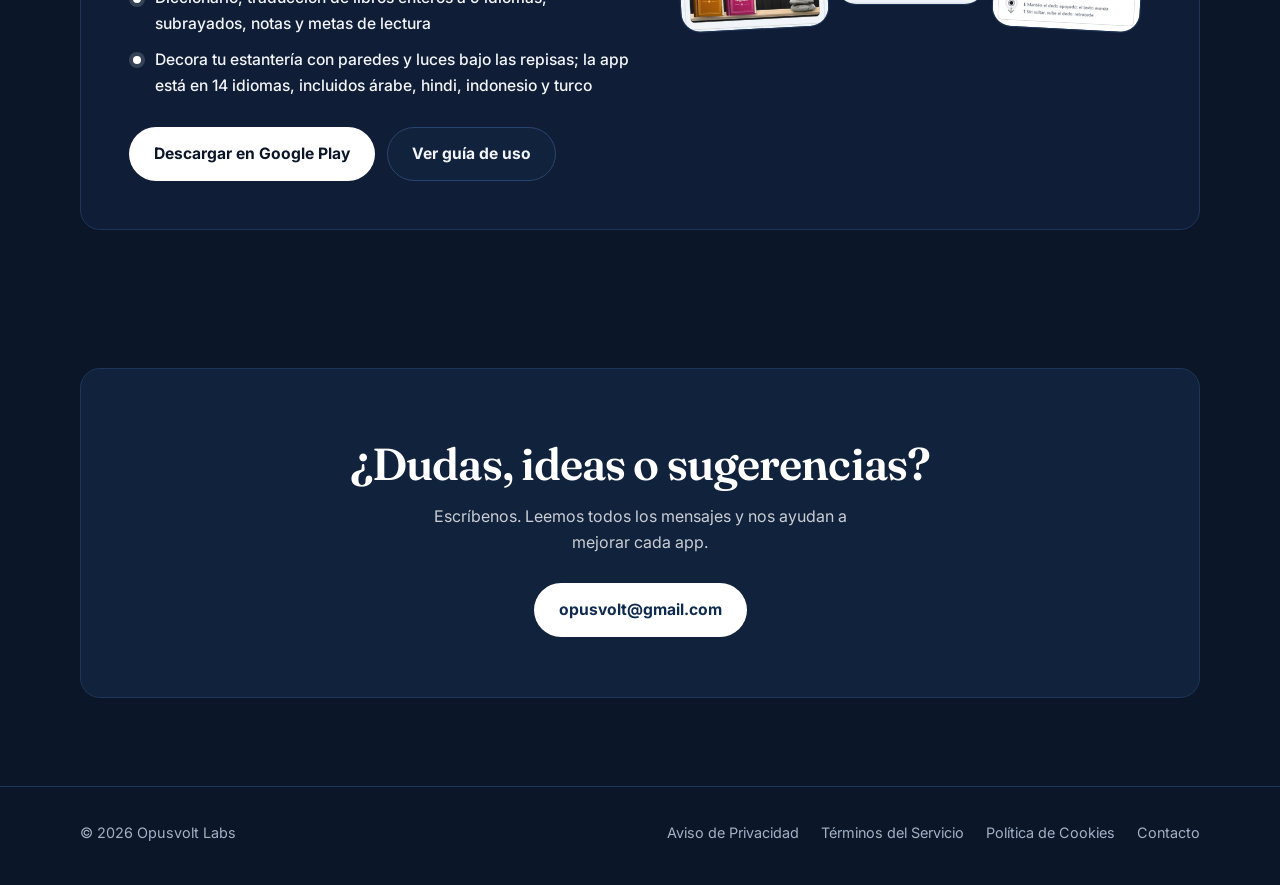
==== commit d7bd4fca: "Web: Volt Reader con capturas reales de la app actual e icono nuevo Co-Authored-By: Claude Sonnet 5." ====
--- a/index.html
+++ b/index.html
@@ -132,7 +132,7 @@
         <article class="app blue reveal" id="volt-reader">
           <div class="app-text">
             <div class="app-head">
-              <img class="app-icon" src="/img/icon-voltreader.png" alt="Icono de Volt Reader" width="68" height="68" />
+              <img class="app-icon" src="/img/icon-voltreader.png?v=2" alt="Icono de Volt Reader" width="68" height="68" />
               <div><span class="app-num">03 · Lectura</span><h3>Volt Reader</h3></div>
             </div>
             <p class="tagline">Tu biblioteca personal en el móvil: lee libros, cómics y documentos con voz, diccionario, traductor y herramientas PDF, todo dentro del teléfono.</p>
@@ -150,9 +150,9 @@
             </div>
           </div>
           <div class="shots" aria-label="Capturas de Volt Reader">
-            <img class="shot" src="/img/voltreader-v2-1.webp" alt="Organiza tus libros en tu estantería" width="450" height="800" loading="lazy" />
-            <img class="shot" src="/img/voltreader-v2-2.webp" alt="Diferentes modos de lectura fácil" width="450" height="800" loading="lazy" />
-            <img class="shot" src="/img/voltreader-v2-3.webp" alt="Crea tu audiolibro en un archivo" width="450" height="800" loading="lazy" />
+            <img class="shot" src="/img/voltreader-v3-1.webp" alt="Tu estantería de Volt Reader con tus libros" width="450" height="974" loading="lazy" />
+            <img class="shot" src="/img/voltreader-v3-2.webp" alt="Lectura con voz y modos de lectura" width="450" height="974" loading="lazy" />
+            <img class="shot" src="/img/voltreader-v3-3.webp" alt="Modos de lectura: libre, automático, toque o semi" width="450" height="974" loading="lazy" />
           </div>
         </article>
 
